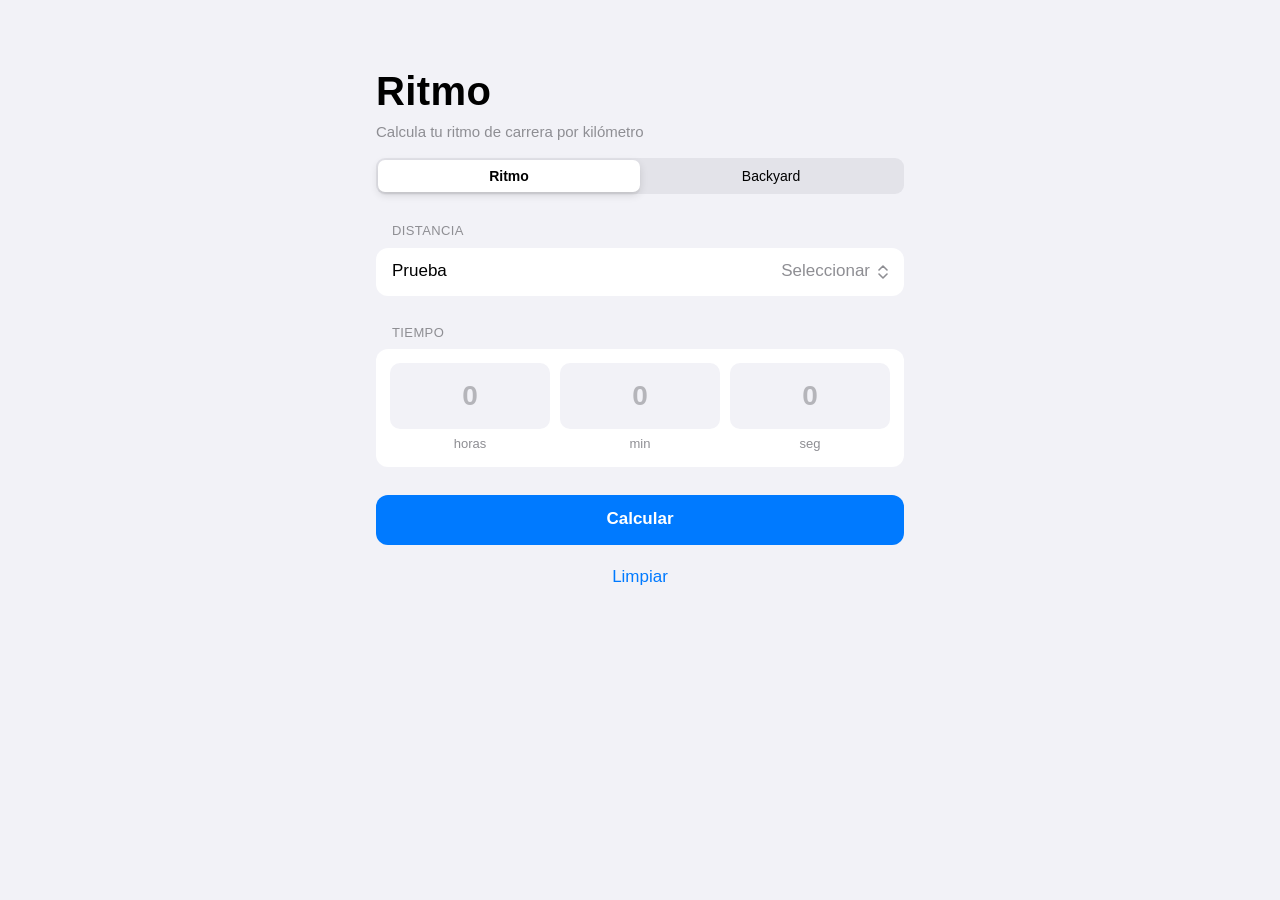
==== index.html @ 35bd1864 "Calculadora de running: ritmo por km y kilómetros de backyard" ====
<!DOCTYPE html>
<!--
  =====================================================================
  Calculadora de Running (Ritmo + Backyard)
  ---------------------------------------------------------------------
  Archivo: index.html
  Descripción: Estructura de la interfaz. Un control segmentado permite
  cambiar entre dos calculadoras:
    1. Ritmo: distancia + tiempo (h, min, s) -> ritmo por km.
    2. Backyard: vueltas de 6.7 km + km extra opcionales -> km totales.
  Cada una tiene su formulario y su tarjeta de resultados.
  Estilos: styles.css   |   Lógica: app.js
  =====================================================================
-->
<html lang="es">
<head>
  <meta charset="UTF-8">
  <!-- viewport-fit=cover permite usar el área segura (notch) en iPhone -->
  <meta name="viewport" content="width=device-width, initial-scale=1, viewport-fit=cover">
  <!-- Permite que la app se comporte como app nativa al agregarla a la pantalla de inicio en iOS -->
  <meta name="apple-mobile-web-app-capable" content="yes">
  <meta name="apple-mobile-web-app-status-bar-style" content="default">
  <meta name="theme-color" content="#f2f2f7" media="(prefers-color-scheme: light)">
  <meta name="theme-color" content="#000000" media="(prefers-color-scheme: dark)">
  <title>Calculadora de Running</title>
  <link rel="stylesheet" href="styles.css">
</head>
<body>
  <main class="app">

    <!-- Encabezado grande al estilo iOS ("Large Title") -->
    <!-- El título y subtítulo cambian según la calculadora activa (app.js) -->
    <header class="app-header">
      <h1 id="app-title">Ritmo</h1>
      <p class="subtitle" id="app-subtitle">Calcula tu ritmo de carrera por kilómetro</p>
    </header>

    <!--
      Control segmentado estilo iOS para cambiar de calculadora.
      data-title / data-subtitle: textos del encabezado para cada vista.
      aria-controls: id de la sección (tabpanel) que muestra cada botón.
    -->
    <div class="segmented" id="calc-switcher" role="tablist" aria-label="Tipo de calculadora" data-active="0">
      <span class="segmented-thumb" aria-hidden="true"></span>
      <button type="button" class="segmented-option" role="tab" id="tab-pace"
              aria-selected="true" aria-controls="pace-view"
              data-title="Ritmo" data-subtitle="Calcula tu ritmo de carrera por kilómetro">Ritmo</button>
      <button type="button" class="segmented-option" role="tab" id="tab-backyard"
              aria-selected="false" aria-controls="backyard-view" tabindex="-1"
              data-title="Backyard" data-subtitle="Calcula los kilómetros totales de tu backyard">Backyard</button>
    </div>

    <!-- =============================================================
         VISTA 1: Calculadora de ritmo
         ============================================================= -->
    <section id="pace-view" class="view" role="tabpanel" aria-labelledby="tab-pace">

    <!-- Formulario principal. novalidate: la validación la hacemos en app.js -->
    <form id="pace-form" novalidate>

      <!-- ===== Sección: Distancia ===== -->
      <h2 class="section-title">Distancia</h2>
      <!-- group--menu: permite que el menú desplegable sobresalga del grupo -->
      <div class="group group--menu">
        <div class="row">
          <span class="row-label" id="distance-label">Prueba</span>

          <!--
            Select nativo OCULTO: es la fuente de verdad del valor (en km).
            app.js lo lee para validar y calcular. Los atributos data-title y
            data-detail alimentan el menú personalizado de abajo.
          -->
          <select id="distance" name="distance" class="visually-hidden" tabindex="-1" aria-hidden="true">
            <option value="" selected disabled>Seleccionar</option>
            <option value="5" data-title="5K" data-detail="5 km">5K</option>
            <option value="10" data-title="10K" data-detail="10 km">10K</option>
            <option value="15" data-title="15K" data-detail="15 km">15K</option>
            <option value="21.0975" data-title="21K" data-detail="Media maratón · 21.0975 km">21K</option>
            <option value="42.195" data-title="Maratón" data-detail="42.195 km">Maratón</option>
            <option value="other" data-title="Otro" data-detail="Distancia personalizada">Otro</option>
          </select>

          <!-- Dropdown personalizado estilo iOS (construido por app.js) -->
          <div class="picker">
            <button type="button" class="picker-button" id="picker-button"
                    aria-haspopup="listbox" aria-expanded="false"
                    aria-labelledby="distance-label picker-text">
              <span class="picker-text is-placeholder" id="picker-text">Seleccionar</span>
              <svg class="picker-chevron" width="10" height="16" viewBox="0 0 10 16" aria-hidden="true">
                <path d="M1 6l4-4 4 4M1 10l4 4 4-4" fill="none" stroke="currentColor"
                      stroke-width="1.6" stroke-linecap="round" stroke-linejoin="round"/>
              </svg>
            </button>
            <!-- Las opciones (<li>) se generan desde el select oculto -->
            <ul class="picker-menu" id="picker-menu" role="listbox"
                aria-labelledby="distance-label" tabindex="-1" hidden></ul>
          </div>
        </div>

        <!-- Campo oculto por defecto: solo se muestra si se elige "Otro" -->
        <label class="row" id="custom-distance-row" for="custom-distance" hidden>
          <span class="row-label">Kilómetros</span>
          <input type="text" id="custom-distance" name="customDistance" class="row-input"
                 inputmode="decimal" placeholder="Ej. 8.5" autocomplete="off" disabled>
        </label>
      </div>

      <!-- ===== Sección: Tiempo ===== -->
      <h2 class="section-title">Tiempo</h2>
      <div class="group time-group">
        <label class="time-field" for="hours">
          <input type="text" id="hours" name="hours" class="numeric-int"
                 inputmode="numeric" maxlength="3" placeholder="0" autocomplete="off">
          <span>horas</span>
        </label>
        <label class="time-field" for="minutes">
          <input type="text" id="minutes" name="minutes" class="numeric-int"
                 inputmode="numeric" maxlength="2" placeholder="0" autocomplete="off">
          <span>min</span>
        </label>
        <label class="time-field" for="seconds">
          <input type="text" id="seconds" name="seconds" class="numeric-int"
                 inputmode="numeric" maxlength="2" placeholder="0" autocomplete="off">
          <span>seg</span>
        </label>
      </div>

      <!-- Botones de acción -->
      <button type="submit" class="btn-primary">Calcular</button>
      <button type="reset" class="btn-plain">Limpiar</button>
    </form>

    <!-- ===== Sección: Resultados (oculta hasta calcular) ===== -->
    <section id="results" class="results" hidden aria-live="polite">
      <h2 class="section-title">Resultado</h2>
      <div class="group">
        <div class="pace-hero">
          <span id="pace-value" class="pace-value">--:--</span>
          <span class="pace-unit">min / km</span>
        </div>
        <div class="row">
          <span class="row-label">Velocidad</span>
          <span id="speed-value" class="row-value">--</span>
        </div>
        <div class="row">
          <span class="row-label">Distancia</span>
          <span id="distance-value" class="row-value">--</span>
        </div>
        <div class="row">
          <span class="row-label">Tiempo total</span>
          <span id="time-value" class="row-value">--</span>
        </div>
      </div>
    </section>

    </section><!-- /#pace-view -->

    <!-- =============================================================
         VISTA 2: Calculadora Backyard
         Total km = vueltas completas × 6.7 km + km extra (opcional)
         ============================================================= -->
    <section id="backyard-view" class="view" role="tabpanel" aria-labelledby="tab-backyard" hidden>

      <form id="backyard-form" novalidate>

        <!-- ===== Sección: Vueltas ===== -->
        <h2 class="section-title">Vueltas</h2>
        <div class="group">
          <label class="row" for="laps">
            <span class="row-label">Vueltas completas</span>
            <input type="text" id="laps" name="laps" class="row-input"
                   inputmode="numeric" maxlength="4" placeholder="0" autocomplete="off">
          </label>
          <!-- Dato fijo informativo: distancia de cada vuelta -->
          <div class="row">
            <span class="row-label">Distancia por vuelta</span>
            <span class="row-value">6.7 km</span>
          </div>
        </div>

        <!-- ===== Sección: Km extra (opcional) ===== -->
        <h2 class="section-title">Kilómetros extra</h2>
        <div class="group">
          <!-- Interruptor estilo iOS: habilita / deshabilita el campo de km extra -->
          <label class="row" for="extra-toggle">
            <span class="row-label">Vuelta incompleta</span>
            <input type="checkbox" id="extra-toggle" name="extraToggle" class="switch" role="switch">
          </label>
          <!-- Oculto y deshabilitado hasta activar el interruptor -->
          <label class="row" id="extra-row" for="extra-km" hidden>
            <span class="row-label">Km extra</span>
            <input type="text" id="extra-km" name="extraKm" class="row-input"
                   inputmode="decimal" placeholder="Ej. 3.2" autocomplete="off" disabled>
          </label>
        </div>
        <p class="group-footer">Actívalo si recorriste kilómetros sin completar la última vuelta.</p>

        <!-- Botones de acción -->
        <button type="submit" class="btn-primary">Calcular</button>
        <button type="reset" class="btn-plain">Limpiar</button>
      </form>

      <!-- ===== Resultado Backyard (oculto hasta calcular) ===== -->
      <section id="backyard-results" class="results" hidden aria-live="polite">
        <h2 class="section-title">Resultado</h2>
        <div class="group">
          <!-- Reutiliza el bloque grande del resultado de ritmo -->
          <div class="pace-hero">
            <span id="backyard-total" class="pace-value">--</span>
            <span class="pace-unit">km totales</span>
          </div>
          <div class="row">
            <span class="row-label">Vueltas</span>
            <span id="backyard-laps-value" class="row-value">--</span>
          </div>
          <div class="row">
            <span class="row-label">Km en vueltas</span>
            <span id="backyard-laps-km" class="row-value">--</span>
          </div>
          <div class="row">
            <span class="row-label">Km extra</span>
            <span id="backyard-extra-value" class="row-value">--</span>
          </div>
        </div>
      </section>

    </section><!-- /#backyard-view -->

  </main>

  <script src="app.js"></script>
</body>
</html>
---- styles.css ----
/*
  =====================================================================
  Archivo: styles.css
  Descripción: Estilos minimalistas inspirados en iOS (listas agrupadas,
  "Large Title", control segmentado, interruptores, menús, tipografía
  del sistema). Compartidos por ambas calculadoras. Soporta modo claro/oscuro y
  es responsivo para teléfonos, tablets (iPadOS) y escritorio.
  =====================================================================
*/

/* ---------- 1. Variables de diseño (modo claro) ---------- */
:root {
  --bg: #f2f2f7;              /* Fondo agrupado de iOS */
  --surface: #ffffff;         /* Fondo de las tarjetas/grupos */
  --text: #000000;            /* Texto principal */
  --text-secondary: #8e8e93;  /* Texto secundario (gris iOS) */
  --separator: #c6c6c8;       /* Líneas divisorias */
  --accent: #007aff;          /* Azul del sistema iOS */
  --accent-pressed: #0062cc;
  --field-bg: #f2f2f7;        /* Fondo de los campos de tiempo */
  --menu-bg: rgba(255, 255, 255, 0.82);      /* Fondo translúcido del menú */
  --menu-highlight: rgba(120, 120, 128, 0.16); /* Opción resaltada */
  --segmented-bg: rgba(118, 118, 128, 0.12);   /* Fondo del control segmentado */
  --segmented-thumb: #ffffff;                  /* Pastilla del segmento activo */
  --switch-off: #e9e9ea;      /* Interruptor apagado */
  --switch-on: #34c759;       /* Interruptor encendido (verde iOS) */
  --radius: 12px;
  --font: -apple-system, BlinkMacSystemFont, "SF Pro Text", "Segoe UI",
          Roboto, "Helvetica Neue", Arial, sans-serif;
}

/* ---------- 2. Modo oscuro automático ---------- */
@media (prefers-color-scheme: dark) {
  :root {
    --bg: #000000;
    --surface: #1c1c1e;
    --text: #ffffff;
    --text-secondary: #8e8e93;
    --separator: #38383a;
    --accent: #0a84ff;
    --accent-pressed: #409cff;
    --field-bg: #2c2c2e;
    --menu-bg: rgba(44, 44, 46, 0.85);
    --menu-highlight: rgba(255, 255, 255, 0.10);
    --segmented-bg: rgba(118, 118, 128, 0.24);
    --segmented-thumb: #636366;
    --switch-off: #39393d;
    --switch-on: #30d158;
  }
}

/* ---------- 3. Base ---------- */
*,
*::before,
*::after {
  box-sizing: border-box;
}

html {
  -webkit-text-size-adjust: 100%;   /* Evita que iOS agrande texto al rotar */
}

body {
  margin: 0;
  background: var(--bg);
  color: var(--text);
  font-family: var(--font);
  font-size: 17px;                  /* Tamaño de cuerpo estándar en iOS */
  line-height: 1.35;
  -webkit-font-smoothing: antialiased;
  -webkit-tap-highlight-color: transparent; /* Quita el destello gris al tocar */
}

/* Contenedor central: respeta el área segura (notch / barra de inicio) */
.app {
  max-width: 560px;
  margin: 0 auto;
  padding:
    calc(24px + env(safe-area-inset-top))
    calc(16px + env(safe-area-inset-right))
    calc(32px + env(safe-area-inset-bottom))
    calc(16px + env(safe-area-inset-left));
}

/* ---------- 4. Encabezado ---------- */
.app-header h1 {
  margin: 0;
  font-size: 34px;          /* "Large Title" de iOS */
  font-weight: 700;
  letter-spacing: 0.01em;
}

.subtitle {
  margin: 4px 0 8px;
  color: var(--text-secondary);
  font-size: 15px;
}

/* Títulos de sección en mayúsculas pequeñas, como en Ajustes de iOS */
.section-title {
  margin: 28px 16px 8px;
  font-size: 13px;
  font-weight: 400;
  text-transform: uppercase;
  letter-spacing: 0.03em;
  color: var(--text-secondary);
}

/* ---------- 4.1 Control segmentado (cambio de calculadora) ---------- */
.segmented {
  position: relative;
  display: grid;
  grid-template-columns: 1fr 1fr;
  margin-top: 16px;
  padding: 2px;
  background: var(--segmented-bg);
  border-radius: 9px;
}

/* Pastilla blanca que se desliza bajo el segmento activo */
.segmented-thumb {
  position: absolute;
  top: 2px;
  bottom: 2px;
  left: 2px;
  width: calc(50% - 2px);
  background: var(--segmented-thumb);
  border-radius: 7px;
  box-shadow: 0 3px 8px rgba(0, 0, 0, 0.12), 0 3px 1px rgba(0, 0, 0, 0.04);
  transition: transform 0.25s cubic-bezier(0.3, 0.7, 0.4, 1);
}

/* data-active="1" (segundo segmento) desplaza la pastilla a la derecha */
.segmented[data-active="1"] .segmented-thumb {
  transform: translateX(100%);
}

.segmented-option {
  position: relative;       /* queda por encima de la pastilla */
  z-index: 1;
  min-height: 32px;
  padding: 6px 8px;
  font: inherit;
  font-size: 14px;
  font-weight: 500;
  color: var(--text);
  background: none;
  border: none;
  border-radius: 7px;
  cursor: pointer;
  touch-action: manipulation;
}

.segmented-option[aria-selected="true"] {
  font-weight: 600;
}

.segmented-option:focus-visible {
  outline: 2px solid var(--accent);
  outline-offset: 1px;
}

/* Animación suave al mostrar una vista */
.view {
  animation: fade-in 0.2s ease;
}

/* ---------- 5. Grupos (listas agrupadas) ---------- */
.group {
  background: var(--surface);
  border-radius: var(--radius);
  overflow: hidden;
}

/* Fila de lista: etiqueta a la izquierda, control/valor a la derecha */
.row {
  display: flex;
  align-items: center;
  justify-content: space-between;
  gap: 12px;
  min-height: 48px;
  padding: 0 16px;
  position: relative;
}

/* Separador entre filas (no ocupa todo el ancho, igual que iOS) */
.row + .row::before {
  content: "";
  position: absolute;
  top: 0;
  left: 16px;
  right: 0;
  height: 0.5px;
  background: var(--separator);
}

.row[hidden] {
  display: none;
}

.row-label {
  flex-shrink: 0;
}

.row-value {
  color: var(--text-secondary);
  font-variant-numeric: tabular-nums;
  text-align: right;
}

/* Nota explicativa debajo de un grupo (como los pies de sección de iOS) */
.group-footer {
  margin: 8px 16px 0;
  font-size: 13px;
  color: var(--text-secondary);
}

/* ---------- 6. Controles ---------- */
select,
input {
  font: inherit;
  color: inherit;
  background: transparent;
  border: none;
  outline: none;
}

/* Oculta visualmente un elemento sin quitarlo del formulario */
.visually-hidden {
  position: absolute !important;
  width: 1px;
  height: 1px;
  margin: -1px;
  padding: 0;
  overflow: hidden;
  clip: rect(0 0 0 0);
  white-space: nowrap;
  border: 0;
}

/* ---------- 6.1 Dropdown personalizado (estilo menú iOS) ---------- */

/* El grupo de distancia no recorta su contenido para que el menú sobresalga */
.group--menu {
  overflow: visible;
}

.picker {
  position: relative;
  flex: 1;
  min-width: 0;
  display: flex;
  justify-content: flex-end;
}

/* Botón que muestra la opción elegida + flecha ↕ */
.picker-button {
  display: inline-flex;
  align-items: center;
  gap: 8px;
  max-width: 100%;
  min-height: 48px;
  padding: 0;
  font: inherit;
  color: var(--text);
  background: none;
  border: none;
  cursor: pointer;
  touch-action: manipulation;
}

.picker-text {
  overflow: hidden;
  text-overflow: ellipsis;
  white-space: nowrap;
  font-weight: 500;
}

/* Texto "Seleccionar" cuando aún no hay elección */
.picker-text.is-placeholder {
  color: var(--text-secondary);
  font-weight: 400;
}

.picker-chevron {
  flex-shrink: 0;
  color: var(--text-secondary);
}

.picker-button:active .picker-text {
  opacity: 0.5;
}

.picker-button:focus-visible {
  outline: 2px solid var(--accent);
  outline-offset: 2px;
  border-radius: 6px;
}

/* Menú flotante: fondo translúcido con desenfoque, como los menús de iOS */
.picker-menu {
  position: absolute;
  top: calc(100% - 4px);
  right: -8px;
  z-index: 10;
  width: 270px;
  max-width: calc(100vw - 32px);
  max-height: 60vh;
  overflow-y: auto;
  margin: 0;
  padding: 0;
  list-style: none;
  background: var(--menu-bg);
  -webkit-backdrop-filter: blur(24px) saturate(180%);
  backdrop-filter: blur(24px) saturate(180%);
  border-radius: 14px;
  box-shadow:
    0 0 0 0.5px var(--separator),
    0 12px 40px rgba(0, 0, 0, 0.18);
  transform-origin: top right;
  animation: menu-in 0.18s cubic-bezier(0.2, 0.9, 0.3, 1.2);
}

.picker-menu[hidden] {
  display: none;
}

/* Cada opción: check a la izquierda, título y detalle en dos líneas */
.picker-option {
  display: grid;
  grid-template-columns: 22px 1fr;
  align-items: center;
  column-gap: 6px;
  padding: 10px 16px 10px 10px;
  min-height: 52px;
  cursor: pointer;
  position: relative;
  outline: none;
  user-select: none;
  -webkit-user-select: none;
}

/* Separador fino entre opciones */
.picker-option + .picker-option::before {
  content: "";
  position: absolute;
  top: 0;
  left: 38px;
  right: 0;
  height: 0.5px;
  background: var(--separator);
}

.picker-check {
  grid-row: span 2;
  color: var(--accent);
  visibility: hidden;
}

.picker-option[aria-selected="true"] .picker-check {
  visibility: visible;
}

.picker-option-title {
  font-size: 17px;
  font-weight: 500;
  color: var(--text);
}

.picker-option-detail {
  font-size: 13px;
  color: var(--text-secondary);
  font-variant-numeric: tabular-nums;
}

/* Opción resaltada (hover, teclado o toque) */
.picker-option:hover,
.picker-option:focus,
.picker-option:active {
  background: var(--menu-highlight);
}

@keyframes menu-in {
  from { opacity: 0; transform: scale(0.85); }
  to   { opacity: 1; transform: none; }
}

@media (prefers-reduced-motion: reduce) {
  .picker-menu { animation: none; }
}

/* Campo de texto dentro de una fila: alineado a la derecha, sin bordes
   (km de "Otro", vueltas y km extra del Backyard) */
.row-input {
  flex: 1;
  min-width: 0;
  text-align: right;
  padding: 12px 0;
  font-variant-numeric: tabular-nums;
}

.row-input:focus {
  color: var(--accent);
}

/* ---------- 6.2 Interruptor (switch) estilo iOS ---------- */
.switch {
  appearance: none;
  -webkit-appearance: none;
  position: relative;
  flex-shrink: 0;
  width: 51px;
  height: 31px;
  margin: 0;
  border-radius: 16px;
  background: var(--switch-off);
  cursor: pointer;
  transition: background 0.2s ease;
}

/* Círculo blanco que se desliza */
.switch::before {
  content: "";
  position: absolute;
  top: 2px;
  left: 2px;
  width: 27px;
  height: 27px;
  border-radius: 50%;
  background: #ffffff;
  box-shadow: 0 3px 8px rgba(0, 0, 0, 0.15), 0 1px 1px rgba(0, 0, 0, 0.16);
  transition: transform 0.25s cubic-bezier(0.3, 0.7, 0.4, 1);
}

.switch:checked {
  background: var(--switch-on);
}

.switch:checked::before {
  transform: translateX(20px);
}

.switch:focus-visible {
  outline: 2px solid var(--accent);
  outline-offset: 2px;
}

input::placeholder {
  color: var(--text-secondary);
  opacity: 0.6;
}

/* ---------- 7. Campos de tiempo (h / min / s) ---------- */
.time-group {
  display: grid;
  grid-template-columns: repeat(3, 1fr);
  gap: 10px;
  padding: 14px;
}

.time-field {
  display: flex;
  flex-direction: column;
  align-items: center;
  gap: 6px;
  cursor: text;
}

.time-field input {
  width: 100%;
  background: var(--field-bg);
  border-radius: 10px;
  padding: 14px 4px;
  text-align: center;
  font-size: 28px;
  font-weight: 600;
  font-variant-numeric: tabular-nums;
  transition: box-shadow 0.15s ease;
}

.time-field input:focus {
  box-shadow: 0 0 0 2px var(--accent);
}

.time-field span {
  font-size: 13px;
  color: var(--text-secondary);
}

/* ---------- 8. Botones ---------- */
.btn-primary,
.btn-plain {
  display: block;
  width: 100%;
  font: inherit;
  font-weight: 600;
  border: none;
  border-radius: var(--radius);
  cursor: pointer;
  min-height: 50px;
  touch-action: manipulation;   /* Evita el zoom por doble toque */
}

.btn-primary {
  margin-top: 28px;
  background: var(--accent);
  color: #fff;
  transition: background 0.15s ease, transform 0.1s ease;
}

.btn-primary:active {
  background: var(--accent-pressed);
  transform: scale(0.98);
}

.btn-plain {
  margin-top: 8px;
  background: transparent;
  color: var(--accent);
  font-weight: 400;
}

.btn-plain:active {
  opacity: 0.5;
}

.btn-primary:focus-visible,
.btn-plain:focus-visible {
  outline: 2px solid var(--accent);
  outline-offset: 2px;
}

/* ---------- 9. Resultados ---------- */
.results {
  animation: fade-in 0.25s ease;
}

.pace-hero {
  display: flex;
  flex-direction: column;
  align-items: center;
  padding: 24px 16px 20px;
}

.pace-value {
  font-size: 56px;
  font-weight: 700;
  letter-spacing: -0.02em;
  font-variant-numeric: tabular-nums;
  color: var(--accent);
  line-height: 1;
}

.pace-unit {
  margin-top: 6px;
  font-size: 15px;
  color: var(--text-secondary);
}

/* El separador también aparece entre el bloque grande y la primera fila */
.pace-hero + .row::before {
  content: "";
  position: absolute;
  top: 0;
  left: 16px;
  right: 0;
  height: 0.5px;
  background: var(--separator);
}

@keyframes fade-in {
  from { opacity: 0; transform: translateY(6px); }
  to   { opacity: 1; transform: none; }
}

@media (prefers-reduced-motion: reduce) {
  .results,
  .view { animation: none; }
  .segmented-thumb,
  .switch,
  .switch::before { transition: none; }
}

/* ---------- 10. Responsivo ---------- */

/* Teléfonos pequeños (iPhone SE, Android compactos) */
@media (max-width: 360px) {
  .app-header h1 { font-size: 30px; }
  .time-field input { font-size: 24px; padding: 12px 2px; }
  .pace-value { font-size: 46px; }
}

/* Tablets (iPad) y escritorio: más aire y tarjeta centrada */
@media (min-width: 768px) {
  .app {
    padding-top: calc(64px + env(safe-area-inset-top));
  }
  .app-header h1 { font-size: 40px; }
  .pace-value { font-size: 64px; }
}

/* Dispositivos con puntero (ratón): efectos hover */
@media (hover: hover) {
  .btn-primary:hover { background: var(--accent-pressed); }
  .btn-plain:hover { opacity: 0.75; }
}
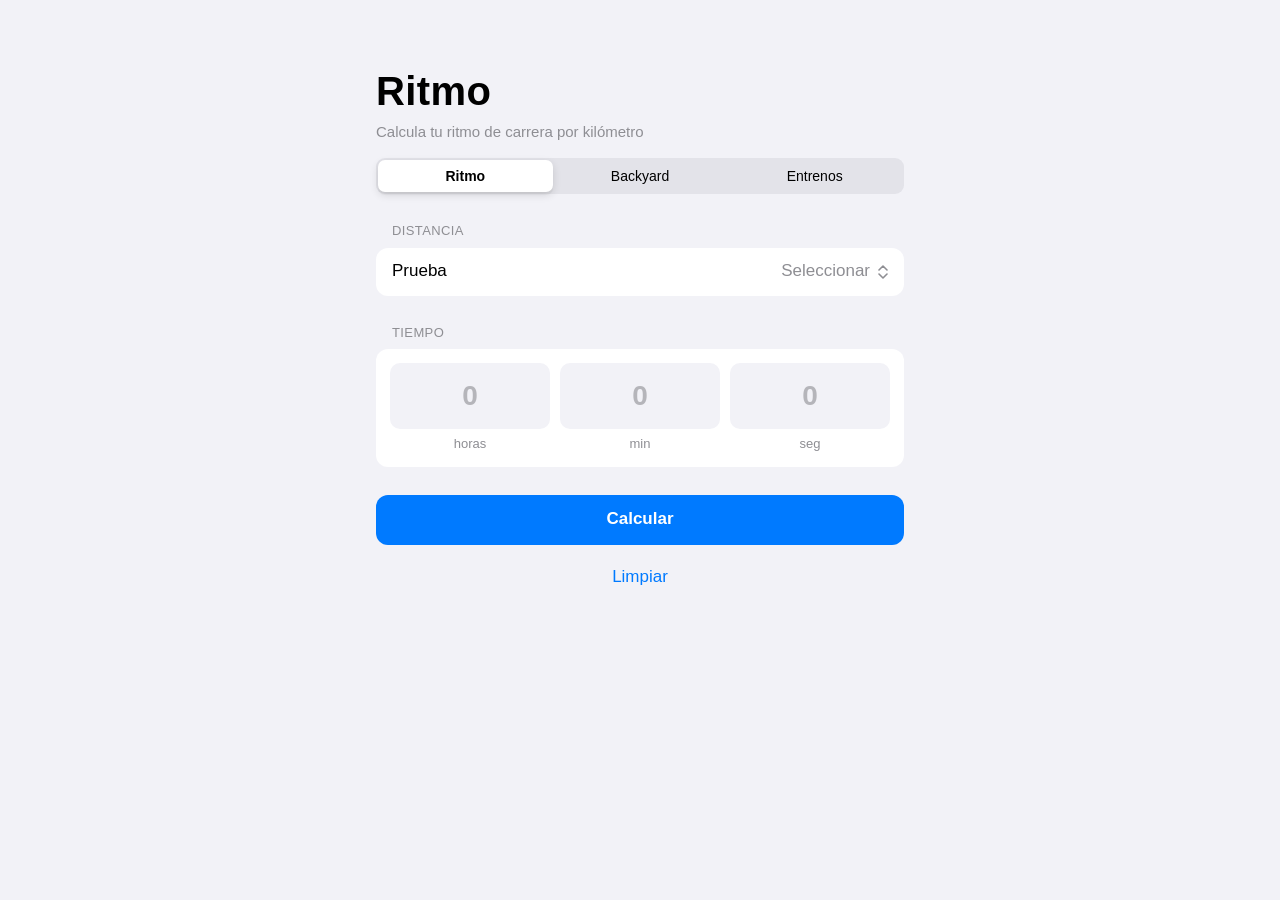
==== commit 44001dba: "Dashboard de entrenamientos: importación de archivos GPX de Strava Nueva sección "Entrenos" (tercera" ====
--- a/index.html
+++ b/index.html
@@ -1,14 +1,15 @@
 <!DOCTYPE html>
 <!--
   =====================================================================
-  Calculadora de Running (Ritmo + Backyard)
+  Calculadora de Running (Ritmo + Backyard + Entrenos)
   ---------------------------------------------------------------------
   Archivo: index.html
   Descripción: Estructura de la interfaz. Un control segmentado permite
-  cambiar entre dos calculadoras:
+  cambiar entre tres secciones:
     1. Ritmo: distancia + tiempo (h, min, s) -> ritmo por km.
     2. Backyard: vueltas de 6.7 km + km extra opcionales -> km totales.
-  Cada una tiene su formulario y su tarjeta de resultados.
+    3. Entrenos: dashboard de actividades importadas desde archivos GPX
+       (Strava). El detalle de cada una se abre en detalle.html.
   Estilos: styles.css   |   Lógica: app.js
   =====================================================================
 -->
@@ -40,14 +41,24 @@
       data-title / data-subtitle: textos del encabezado para cada vista.
       aria-controls: id de la sección (tabpanel) que muestra cada botón.
     -->
-    <div class="segmented" id="calc-switcher" role="tablist" aria-label="Tipo de calculadora" data-active="0">
+    <!--
+      --count: número de segmentos (ancho de la pastilla deslizante).
+      data-hash: se refleja en la URL (#ritmo, #backyard, #entrenos) para
+      poder abrir directamente una sección.
+      data-wide: la vista usa el ancho de dashboard (tablet / escritorio).
+    -->
+    <div class="segmented" id="calc-switcher" role="tablist" aria-label="Sección" style="--count: 3">
       <span class="segmented-thumb" aria-hidden="true"></span>
       <button type="button" class="segmented-option" role="tab" id="tab-pace"
-              aria-selected="true" aria-controls="pace-view"
+              aria-selected="true" aria-controls="pace-view" data-hash="ritmo"
               data-title="Ritmo" data-subtitle="Calcula tu ritmo de carrera por kilómetro">Ritmo</button>
       <button type="button" class="segmented-option" role="tab" id="tab-backyard"
-              aria-selected="false" aria-controls="backyard-view" tabindex="-1"
+              aria-selected="false" aria-controls="backyard-view" tabindex="-1" data-hash="backyard"
               data-title="Backyard" data-subtitle="Calcula los kilómetros totales de tu backyard">Backyard</button>
+      <button type="button" class="segmented-option" role="tab" id="tab-training"
+              aria-selected="false" aria-controls="training-view" tabindex="-1" data-hash="entrenos"
+              data-wide="true"
+              data-title="Entrenos" data-subtitle="Importa tus actividades GPX de Strava y analízalas">Entrenos</button>
     </div>
 
     <!-- =============================================================
@@ -226,8 +237,101 @@
 
     </section><!-- /#backyard-view -->
 
+    <!-- =============================================================
+         VISTA 3: Dashboard de entrenamientos (archivos GPX)
+         Lógica: dashboard.js | Lectura GPX: gpx.js
+         Almacenamiento: storage.js | Gráficas: charts.js
+         ============================================================= -->
+    <section id="training-view" class="view" role="tabpanel" aria-labelledby="tab-training" hidden>
+      <div class="dash">
+
+        <!-- ===== Columna lateral: importar ===== -->
+        <aside class="dash-side">
+          <h2 class="section-title">Importar</h2>
+          <!-- Tarjeta de importación: también acepta arrastrar y soltar archivos -->
+          <div class="group import-card" id="drop-zone">
+            <span class="import-icon" aria-hidden="true">
+              <svg width="26" height="26" viewBox="0 0 24 24" fill="none" stroke="currentColor"
+                   stroke-width="2" stroke-linecap="round" stroke-linejoin="round">
+                <path d="M12 15V3M7 8l5-5 5 5M5 14v4a2 2 0 0 0 2 2h10a2 2 0 0 0 2-2v-4"/>
+              </svg>
+            </span>
+            <p class="import-text">Importa tus actividades de Strava en formato <strong>GPX</strong>.</p>
+            <!-- Input de archivo oculto; el botón lo abre (multiple = varios a la vez) -->
+            <input type="file" id="gpx-input" accept=".gpx,application/gpx+xml" multiple hidden>
+            <button type="button" class="btn-primary btn-import" id="import-button">
+              <span id="import-label">Importar entrenamiento</span>
+            </button>
+            <p class="import-hint">o arrastra los archivos aquí</p>
+          </div>
+          <p class="group-footer">
+            En Strava: abre la actividad → menú <strong>⋯</strong> → <strong>Exportar GPX</strong>.
+            Los datos se guardan solo en este navegador.
+          </p>
+        </aside>
+
+        <!-- ===== Columna principal ===== -->
+        <div class="dash-main">
+
+          <!-- Filtros: afectan al resumen, la lista y la gráfica -->
+          <div class="filters" id="dash-filters" hidden>
+            <div class="chip-row" id="year-chips" role="group" aria-label="Filtrar por año"></div>
+            <div class="chip-row" id="sport-chips" role="group" aria-label="Filtrar por actividad"></div>
+          </div>
+
+          <!-- Resumen: km sumados de los entrenamientos -->
+          <h2 class="section-title">Resumen</h2>
+          <div class="group">
+            <div class="summary-hero">
+              <span class="hero-value" id="total-km">0.0</span>
+              <span class="hero-caption" id="total-caption">km</span>
+            </div>
+            <div class="summary-stats">
+              <div class="summary-stat">
+                <span class="summary-label">Entrenamientos</span>
+                <span class="summary-value" id="stat-count">0</span>
+              </div>
+              <div class="summary-stat">
+                <span class="summary-label">Tiempo en movimiento</span>
+                <span class="summary-value" id="stat-time">0 min</span>
+              </div>
+              <div class="summary-stat">
+                <span class="summary-label" id="stat-pace-label">Ritmo medio</span>
+                <span class="summary-value" id="stat-pace">—</span>
+              </div>
+              <div class="summary-stat">
+                <span class="summary-label">Desnivel positivo</span>
+                <span class="summary-value" id="stat-elev">0 m</span>
+              </div>
+            </div>
+          </div>
+          <p class="group-footer" id="all-time"></p>
+
+          <!-- Lista de entrenamientos importados -->
+          <h2 class="section-title">Entrenamientos</h2>
+          <div class="group">
+            <ul class="workout-list" id="workout-list"></ul>
+          </div>
+          <button type="button" class="btn-plain" id="list-more" hidden>Mostrar todos</button>
+
+          <!-- Gráfica mensual de km -->
+          <h2 class="section-title" id="chart-title">Km por mes</h2>
+          <div class="group chart-card">
+            <div class="chart" id="monthly-chart"></div>
+          </div>
+          <p class="group-footer">Pasa el cursor o toca una barra para ver los km de ese mes.</p>
+
+        </div>
+      </div>
+    </section><!-- /#training-view -->
+
   </main>
 
+  <!-- Orden de carga: utilidades compartidas -> lógica de cada sección -->
+  <script src="gpx.js"></script>
+  <script src="storage.js"></script>
+  <script src="charts.js"></script>
   <script src="app.js"></script>
+  <script src="dashboard.js"></script>
 </body>
 </html>
--- a/styles.css
+++ b/styles.css
@@ -3,7 +3,9 @@
   Archivo: styles.css
   Descripción: Estilos minimalistas inspirados en iOS (listas agrupadas,
   "Large Title", control segmentado, interruptores, menús, tipografía
-  del sistema). Compartidos por ambas calculadoras. Soporta modo claro/oscuro y
+  del sistema). Compartidos por las calculadoras, el dashboard de
+  entrenamientos (secciones 11-12) y la página de detalle (sección 13).
+  Soporta modo claro/oscuro y
   es responsivo para teléfonos, tablets (iPadOS) y escritorio.
   =====================================================================
 */
@@ -24,6 +26,10 @@
   --segmented-thumb: #ffffff;                  /* Pastilla del segmento activo */
   --switch-off: #e9e9ea;      /* Interruptor apagado */
   --switch-on: #34c759;       /* Interruptor encendido (verde iOS) */
+  --danger: #ff3b30;          /* Rojo iOS: eliminar, fin de ruta */
+  --series-elev: #8e8e93;     /* Gráfica de altitud */
+  --series-hr: #ff3b30;       /* Gráfica de frecuencia cardiaca */
+  --series-cad: #af52de;      /* Gráfica de cadencia */
   --radius: 12px;
   --font: -apple-system, BlinkMacSystemFont, "SF Pro Text", "Segoe UI",
           Roboto, "Helvetica Neue", Arial, sans-serif;
@@ -46,6 +52,10 @@
     --segmented-thumb: #636366;
     --switch-off: #39393d;
     --switch-on: #30d158;
+    --danger: #ff453a;
+    --series-elev: #98989d;
+    --series-hr: #ff453a;
+    --series-cad: #bf5af2;
   }
 }
 
@@ -58,6 +68,11 @@
 
 html {
   -webkit-text-size-adjust: 100%;   /* Evita que iOS agrande texto al rotar */
+}
+
+/* El atributo hidden siempre oculta, aunque el elemento tenga display propio */
+[hidden] {
+  display: none !important;
 }
 
 body {
@@ -107,10 +122,12 @@
 }
 
 /* ---------- 4.1 Control segmentado (cambio de calculadora) ---------- */
+/* --count (en el HTML) = número de segmentos; --active (JS) = segmento activo */
 .segmented {
   position: relative;
   display: grid;
-  grid-template-columns: 1fr 1fr;
+  grid-template-columns: repeat(var(--count, 2), 1fr);
+  max-width: 528px;
   margin-top: 16px;
   padding: 2px;
   background: var(--segmented-bg);
@@ -123,16 +140,13 @@
   top: 2px;
   bottom: 2px;
   left: 2px;
-  width: calc(50% - 2px);
+  width: calc((100% - 4px) / var(--count, 2));
   background: var(--segmented-thumb);
   border-radius: 7px;
   box-shadow: 0 3px 8px rgba(0, 0, 0, 0.12), 0 3px 1px rgba(0, 0, 0, 0.04);
+  /* Se desplaza un ancho de segmento por cada posición */
+  transform: translateX(calc(var(--active, 0) * 100%));
   transition: transform 0.25s cubic-bezier(0.3, 0.7, 0.4, 1);
-}
-
-/* data-active="1" (segundo segmento) desplaza la pastilla a la derecha */
-.segmented[data-active="1"] .segmented-thumb {
-  transform: translateX(100%);
 }
 
 .segmented-option {
@@ -604,3 +618,687 @@
   .btn-primary:hover { background: var(--accent-pressed); }
   .btn-plain:hover { opacity: 0.75; }
 }
+
+/* =====================================================================
+   11. Dashboard de entrenamientos (sección "Entrenos")
+   ===================================================================== */
+
+/* El dashboard usa más ancho en tablet y escritorio */
+.app.app--wide {
+  max-width: 1100px;
+}
+
+/* Móvil: una columna. Escritorio: lateral (importar) + columna principal */
+.dash {
+  display: grid;
+  grid-template-columns: minmax(0, 1fr);
+}
+
+@media (min-width: 900px) {
+  .dash {
+    grid-template-columns: 300px minmax(0, 1fr);
+    column-gap: 28px;
+    align-items: start;
+  }
+  .dash-side {
+    position: sticky;
+    top: 16px;
+  }
+}
+
+/* ---------- 11.1 Tarjeta de importación ---------- */
+.import-card {
+  display: flex;
+  flex-direction: column;
+  align-items: center;
+  gap: 12px;
+  padding: 24px 16px 18px;
+  text-align: center;
+  outline: 2px dashed transparent;
+  outline-offset: -8px;
+  transition: outline-color 0.15s ease, background 0.15s ease;
+}
+
+/* Resaltado al arrastrar archivos encima */
+.import-card.is-dragover {
+  outline-color: var(--accent);
+  background: var(--menu-highlight);
+}
+
+.import-icon {
+  display: grid;
+  place-items: center;
+  width: 56px;
+  height: 56px;
+  border-radius: 16px;
+  background: var(--field-bg);
+  color: var(--accent);
+}
+
+.import-text {
+  margin: 0;
+  font-size: 15px;
+}
+
+.import-hint {
+  margin: 0;
+  font-size: 13px;
+  color: var(--text-secondary);
+}
+
+.btn-primary.btn-import {
+  margin-top: 4px;
+}
+
+.btn-primary:disabled {
+  opacity: 0.6;
+  cursor: progress;
+}
+
+/* ---------- 11.2 Filtros (chips) ---------- */
+/* Una sola fila; si no cabe, se desliza en horizontal (como en iOS) */
+.filters {
+  display: flex;
+  gap: 16px;
+  margin: 28px -16px 0;          /* llega al borde de la pantalla al deslizar */
+  padding: 2px 16px;
+  overflow-x: auto;
+  scrollbar-width: none;         /* oculta la barra de desplazamiento */
+  -webkit-overflow-scrolling: touch;
+}
+
+.filters::-webkit-scrollbar {
+  display: none;
+}
+
+.chip-row {
+  display: flex;
+  flex-shrink: 0;
+  gap: 6px;
+}
+
+/* Línea divisoria entre el grupo de años y el de actividades */
+.chip-row + .chip-row {
+  padding-left: 16px;
+  border-left: 1px solid var(--separator);
+}
+
+.chip {
+  flex-shrink: 0;
+  min-height: 32px;
+  padding: 6px 14px;
+  font: inherit;
+  font-size: 14px;
+  font-weight: 500;
+  color: var(--text);
+  white-space: nowrap;
+  background: var(--segmented-bg);
+  border: none;
+  border-radius: 999px;
+  cursor: pointer;
+  touch-action: manipulation;
+  transition: background 0.15s ease, color 0.15s ease;
+}
+
+.chip[aria-pressed="true"] {
+  background: var(--accent);
+  color: #fff;
+  font-weight: 600;
+}
+
+.chip:focus-visible {
+  outline: 2px solid var(--accent);
+  outline-offset: 2px;
+}
+
+/* ---------- 11.3 Resumen ---------- */
+.summary-hero {
+  display: flex;
+  flex-direction: column;
+  align-items: center;
+  padding: 24px 16px 20px;
+}
+
+/* Número principal del dashboard (cifras proporcionales en tamaño grande) */
+.hero-value {
+  font-size: 56px;
+  font-weight: 700;
+  letter-spacing: -0.02em;
+  line-height: 1;
+  color: var(--accent);
+}
+
+.hero-caption {
+  margin-top: 6px;
+  font-size: 15px;
+  color: var(--text-secondary);
+}
+
+.summary-stats {
+  display: grid;
+  grid-template-columns: repeat(2, minmax(0, 1fr));
+  border-top: 0.5px solid var(--separator);
+}
+
+.summary-stat {
+  display: flex;
+  flex-direction: column;
+  gap: 2px;
+  padding: 12px 16px;
+}
+
+.summary-label {
+  font-size: 13px;
+  color: var(--text-secondary);
+}
+
+.summary-value {
+  font-size: 20px;
+  font-weight: 600;
+}
+
+@media (min-width: 600px) {
+  .summary-stats {
+    grid-template-columns: repeat(4, minmax(0, 1fr));
+  }
+}
+
+/* ---------- 11.4 Lista de entrenamientos ---------- */
+.workout-list {
+  margin: 0;
+  padding: 0;
+  list-style: none;
+}
+
+.workout-row {
+  position: relative;
+  display: grid;
+  grid-template-columns: 40px minmax(0, 1fr) auto;
+  align-items: center;
+  gap: 12px;
+  min-height: 64px;
+  padding: 10px 16px;
+}
+
+/* Separador que empieza después del icono, como en iOS */
+.workout-row + .workout-row::before {
+  content: "";
+  position: absolute;
+  top: 0;
+  left: 68px;
+  right: 0;
+  height: 0.5px;
+  background: var(--separator);
+}
+
+.workout-icon {
+  display: grid;
+  place-items: center;
+  width: 40px;
+  height: 40px;
+  border-radius: 10px;
+  background: var(--field-bg);
+  font-size: 20px;
+}
+
+.workout-info {
+  min-width: 0;
+}
+
+.workout-name,
+.workout-meta {
+  display: block;
+  overflow: hidden;
+  text-overflow: ellipsis;
+  white-space: nowrap;
+}
+
+.workout-name {
+  font-weight: 600;
+}
+
+.workout-meta {
+  font-size: 13px;
+  color: var(--text-secondary);
+}
+
+.workout-side {
+  display: flex;
+  flex-direction: column;
+  align-items: flex-end;
+  gap: 2px;
+}
+
+.workout-km {
+  font-weight: 600;
+  font-variant-numeric: tabular-nums;
+}
+
+.workout-km small {
+  font-size: 13px;
+  font-weight: 400;
+  color: var(--text-secondary);
+}
+
+.workout-detail {
+  padding: 2px 0;
+  font-size: 14px;
+  color: var(--accent);
+  text-decoration: none;
+  white-space: nowrap;
+}
+
+.workout-detail:active {
+  opacity: 0.5;
+}
+
+.workout-detail:focus-visible {
+  outline: 2px solid var(--accent);
+  outline-offset: 2px;
+  border-radius: 4px;
+}
+
+.list-empty,
+.empty-state {
+  padding: 28px 20px;
+  text-align: center;
+  font-size: 15px;
+  color: var(--text-secondary);
+}
+
+.empty-state {
+  margin-top: 28px;
+}
+
+/* =====================================================================
+   12. Gráficas (charts.js)
+   ===================================================================== */
+.chart-card {
+  padding: 12px 8px 8px;
+}
+
+.chart {
+  position: relative;
+  touch-action: pan-y;           /* permite desplazar la página en vertical */
+  -webkit-user-select: none;
+  user-select: none;
+}
+
+.chart svg {
+  display: block;
+  overflow: visible;
+}
+
+.chart:focus-visible {
+  outline: 2px solid var(--accent);
+  outline-offset: -2px;
+  border-radius: var(--radius);
+}
+
+/* Cuadrícula y ejes: discretos */
+.chart-grid {
+  stroke: var(--separator);
+  stroke-width: 1;
+  shape-rendering: crispEdges;
+}
+
+.chart-axis-text {
+  fill: var(--text-secondary);
+  font-size: 11px;
+  font-variant-numeric: tabular-nums;
+}
+
+.chart-value-label {
+  fill: var(--text);
+  font-size: 12px;
+  font-weight: 600;
+}
+
+/* Barras */
+.chart-bar {
+  fill: var(--accent);
+  transition: fill 0.15s ease;
+}
+
+.chart-bar.is-active {
+  fill: var(--accent-pressed);
+}
+
+.chart-hit {
+  fill: transparent;
+  cursor: pointer;
+  outline: none;
+}
+
+/* Líneas */
+.chart-line {
+  fill: none;
+  stroke-width: 2;
+  stroke-linejoin: round;
+  stroke-linecap: round;
+}
+
+.chart-area {
+  stroke: none;
+  opacity: 0.1;
+}
+
+.chart-crosshair {
+  stroke: var(--text-secondary);
+  stroke-width: 1;
+  shape-rendering: crispEdges;
+}
+
+.chart-dot {
+  stroke: var(--surface);
+  stroke-width: 2;
+}
+
+/* Encabezado de cada gráfica apilada */
+.chart-head {
+  display: flex;
+  justify-content: space-between;
+  align-items: baseline;
+  gap: 12px;
+  padding: 14px 16px 2px;
+}
+
+.chart-title {
+  display: inline-flex;
+  align-items: center;
+  gap: 8px;
+  font-size: 15px;
+  font-weight: 600;
+}
+
+.chart-title-key {
+  width: 12px;
+  height: 3px;
+  border-radius: 2px;
+}
+
+.chart-summary {
+  font-size: 13px;
+  color: var(--text-secondary);
+  text-align: right;
+}
+
+.chart-stack {
+  padding-bottom: 6px;
+}
+
+/* Tooltip translúcido (mismo estilo que el menú desplegable) */
+.chart-tooltip {
+  position: absolute;
+  top: 8px;
+  left: 0;
+  z-index: 5;
+  min-width: 130px;
+  padding: 8px 10px;
+  font-size: 13px;
+  pointer-events: none;
+  background: var(--menu-bg);
+  -webkit-backdrop-filter: blur(20px) saturate(180%);
+  backdrop-filter: blur(20px) saturate(180%);
+  border-radius: 10px;
+  box-shadow:
+    0 0 0 0.5px var(--separator),
+    0 8px 24px rgba(0, 0, 0, 0.15);
+}
+
+.tooltip-title {
+  margin-bottom: 4px;
+  font-size: 12px;
+  color: var(--text-secondary);
+}
+
+.tooltip-row {
+  display: flex;
+  align-items: center;
+  gap: 8px;
+  white-space: nowrap;
+}
+
+.tooltip-key {
+  flex-shrink: 0;
+  width: 12px;
+  height: 2px;
+  border-radius: 1px;
+}
+
+.tooltip-value {
+  font-weight: 600;
+  font-variant-numeric: tabular-nums;
+}
+
+.tooltip-label {
+  color: var(--text-secondary);
+}
+
+/* =====================================================================
+   13. Página de detalle (detalle.html)
+   ===================================================================== */
+
+/* Barra de navegación con botón "‹ Entrenos" */
+.nav-bar {
+  margin: -8px 0 8px;
+}
+
+.nav-back {
+  display: inline-flex;
+  align-items: center;
+  gap: 6px;
+  min-height: 44px;
+  padding: 0;
+  font: inherit;
+  color: var(--accent);
+  background: none;
+  border: none;
+  cursor: pointer;
+  touch-action: manipulation;
+}
+
+.nav-back:active {
+  opacity: 0.5;
+}
+
+.nav-back:focus-visible {
+  outline: 2px solid var(--accent);
+  outline-offset: 2px;
+  border-radius: 6px;
+}
+
+/* Tarjetas de métricas */
+.stat-grid {
+  display: grid;
+  grid-template-columns: repeat(auto-fill, minmax(150px, 1fr));
+  gap: 10px;
+  margin-top: 20px;
+}
+
+.stat {
+  display: flex;
+  flex-direction: column;
+  gap: 4px;
+  padding: 12px 14px;
+  background: var(--surface);
+  border-radius: var(--radius);
+}
+
+.stat-label {
+  font-size: 13px;
+  color: var(--text-secondary);
+}
+
+.stat-value {
+  font-size: 24px;
+  font-weight: 700;
+  letter-spacing: -0.01em;
+}
+
+.stat-unit {
+  font-size: 14px;
+  font-weight: 500;
+  color: var(--text-secondary);
+}
+
+/* Mapa y gráficas lado a lado en escritorio */
+.detail-grid {
+  display: grid;
+  grid-template-columns: minmax(0, 1fr);
+}
+
+@media (min-width: 900px) {
+  .detail-grid {
+    grid-template-columns: repeat(2, minmax(0, 1fr));
+    column-gap: 24px;
+    align-items: start;
+  }
+}
+
+/* Ruta */
+.route-map svg {
+  display: block;
+}
+
+.route-line {
+  fill: none;
+  stroke: var(--accent);
+  stroke-width: 3;
+  stroke-linejoin: round;
+  stroke-linecap: round;
+}
+
+.route-start,
+.route-end,
+.route-marker {
+  stroke: var(--surface);
+  stroke-width: 2;
+}
+
+.route-start  { fill: var(--switch-on); }
+.route-end    { fill: var(--danger); }
+.route-marker { fill: var(--text); stroke-width: 3; }
+
+.map-legend {
+  display: flex;
+  flex-wrap: wrap;
+  align-items: center;
+  gap: 8px 16px;
+  padding: 10px 16px;
+  font-size: 13px;
+  color: var(--text-secondary);
+  border-top: 0.5px solid var(--separator);
+}
+
+.legend-dot {
+  display: inline-block;
+  width: 8px;
+  height: 8px;
+  margin-right: 6px;
+  border-radius: 50%;
+}
+
+.legend-start { background: var(--switch-on); }
+.legend-end   { background: var(--danger); }
+
+.map-legend a {
+  margin-left: auto;
+  color: var(--accent);
+  text-decoration: none;
+}
+
+/* Tabla de parciales */
+.table-wrap {
+  overflow-x: auto;
+}
+
+.splits-table {
+  width: 100%;
+  border-collapse: collapse;
+  font-size: 15px;
+  font-variant-numeric: tabular-nums;
+}
+
+.splits-table th {
+  padding: 12px 16px 6px;
+  font-size: 12px;
+  font-weight: 500;
+  text-align: left;
+  text-transform: uppercase;
+  letter-spacing: 0.03em;
+  color: var(--text-secondary);
+}
+
+.splits-table td {
+  padding: 9px 16px;
+  border-top: 0.5px solid var(--separator);
+  white-space: nowrap;
+}
+
+.splits-table .num {
+  text-align: right;
+}
+
+.split-bar-cell {
+  width: 40%;
+}
+
+.split-bar {
+  height: 6px;
+  border-radius: 3px;
+  background: var(--accent);
+}
+
+/* El km más rápido se resalta en negrita */
+.splits-table tr.is-best td {
+  font-weight: 700;
+}
+
+/* Botón destructivo (eliminar) */
+.btn-destructive {
+  display: block;
+  width: 100%;
+  min-height: 50px;
+  margin-top: 28px;
+  font: inherit;
+  color: var(--danger);
+  background: var(--surface);
+  border: none;
+  border-radius: var(--radius);
+  cursor: pointer;
+  touch-action: manipulation;
+}
+
+.btn-destructive:active {
+  opacity: 0.5;
+}
+
+.btn-destructive:focus-visible {
+  outline: 2px solid var(--danger);
+  outline-offset: 2px;
+}
+
+/* Detalle en teléfonos pequeños */
+@media (max-width: 480px) {
+  .splits-table th,
+  .splits-table td {
+    padding-left: 10px;
+    padding-right: 10px;
+  }
+  .split-bar-cell {
+    width: 30%;
+  }
+  .stat-grid {
+    grid-template-columns: repeat(2, minmax(0, 1fr));
+  }
+  .stat-value {
+    font-size: 21px;
+  }
+}
+
+@media (prefers-reduced-motion: reduce) {
+  .chart-bar,
+  .chip,
+  .import-card { transition: none; }
+}
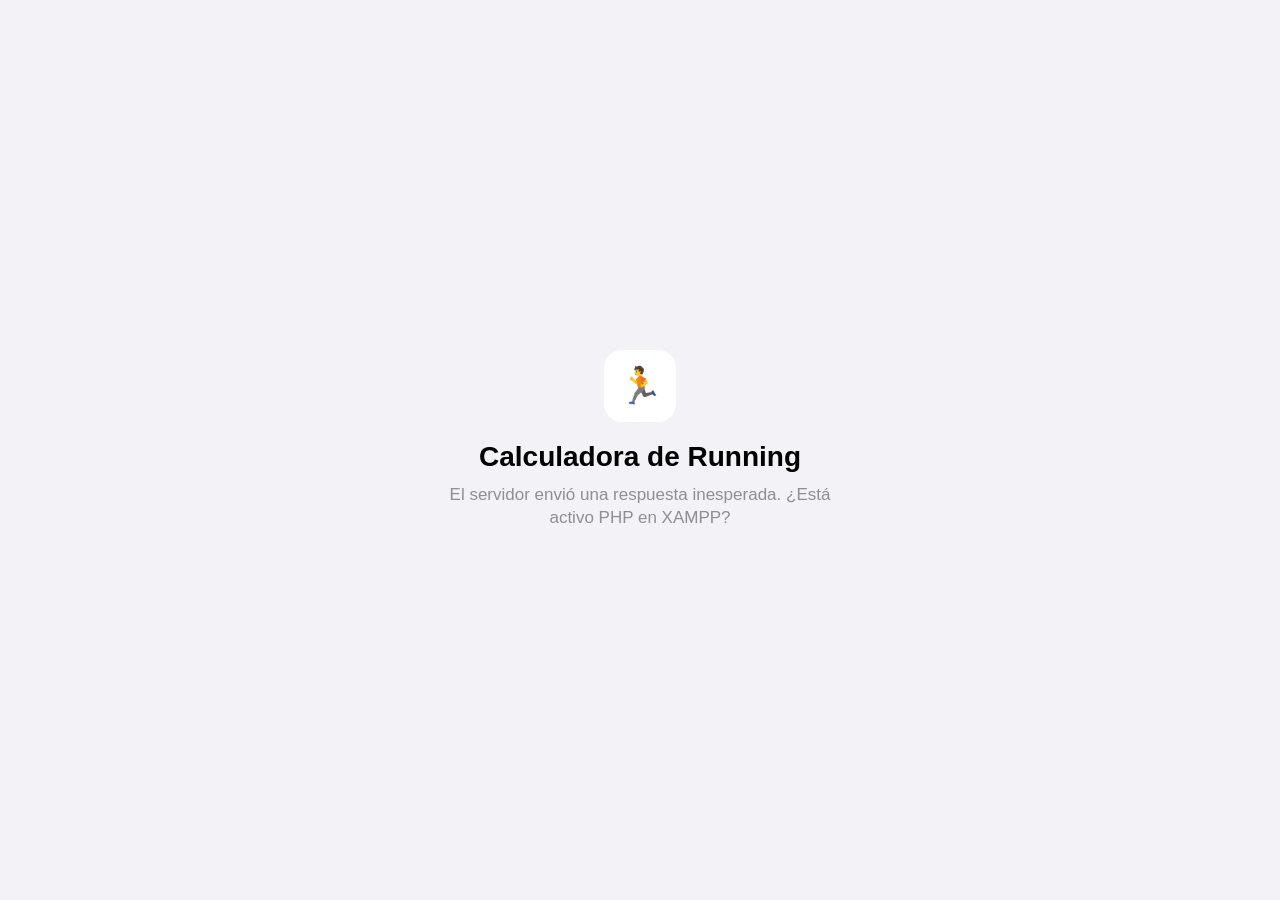
==== commit 5d534a18: "Entrenador y alumnos: roles, plan, progreso, alumnos y biblioteca - Inicio de sesión con roles (entr" ====
--- a/index.html
+++ b/index.html
@@ -1,16 +1,19 @@
 <!DOCTYPE html>
 <!--
   =====================================================================
-  Calculadora de Running (Ritmo + Backyard + Entrenos)
+  Calculadora de Running
   ---------------------------------------------------------------------
   Archivo: index.html
-  Descripción: Estructura de la interfaz. Un control segmentado permite
-  cambiar entre tres secciones:
-    1. Ritmo: distancia + tiempo (h, min, s) -> ritmo por km.
-    2. Backyard: vueltas de 6.7 km + km extra opcionales -> km totales.
-    3. Entrenos: dashboard de actividades importadas desde archivos GPX
-       (Strava). El detalle de cada una se abre en detalle.html.
-  Estilos: styles.css   |   Lógica: app.js
+  Descripción: Estructura de la interfaz. Requiere iniciar sesión; las
+  secciones dependen del rol del usuario:
+
+    Alumno:     Entrenos (importar GPX y dashboard), Mi plan (entrenos
+                asignados), Progreso, Ritmo y Backyard (calculadoras).
+    Entrenador: Alumnos, Crear entreno, Biblioteca (plantillas) y
+                Progreso de cada alumno.
+
+  El detalle de cada actividad importada se abre en detalle.html.
+  Estilos: styles.css | Lógica: un archivo .js por sección (ver abajo)
   =====================================================================
 -->
 <html lang="es">
@@ -24,47 +27,108 @@
   <meta name="theme-color" content="#f2f2f7" media="(prefers-color-scheme: light)">
   <meta name="theme-color" content="#000000" media="(prefers-color-scheme: dark)">
   <title>Calculadora de Running</title>
-  <link rel="stylesheet" href="styles.css">
+  <link rel="stylesheet" href="styles.css?v=5">
 </head>
 <body>
-  <main class="app">
-
-    <!-- Encabezado grande al estilo iOS ("Large Title") -->
-    <!-- El título y subtítulo cambian según la calculadora activa (app.js) -->
-    <header class="app-header">
-      <h1 id="app-title">Ritmo</h1>
-      <p class="subtitle" id="app-subtitle">Calcula tu ritmo de carrera por kilómetro</p>
-    </header>
+
+  <!-- =============================================================
+       PANTALLA DE ACCESO (auth.js): iniciar sesión o, la primera vez,
+       crear la cuenta del entrenador.
+       ============================================================= -->
+  <div class="auth-screen" id="auth-screen" hidden>
+    <div class="auth-card">
+      <div class="auth-logo" aria-hidden="true">🏃</div>
+      <h1 class="auth-title">Calculadora de Running</h1>
+
+      <!-- Inicio de sesión -->
+      <form id="login-form" novalidate hidden>
+        <p class="auth-text">Inicia sesión para ver tus entrenamientos.</p>
+        <div class="group">
+          <label class="row"><span class="row-label">Correo</span>
+            <input class="row-input" type="email" name="email" autocomplete="username" placeholder="tu@correo.com" required></label>
+          <label class="row"><span class="row-label">Contraseña</span>
+            <input class="row-input" type="password" name="password" autocomplete="current-password" placeholder="••••••••" required></label>
+        </div>
+        <button type="submit" class="btn-primary">Iniciar sesión</button>
+        <p class="group-footer">¿No tienes cuenta? Pídele a tu entrenador que te dé de alta.</p>
+      </form>
+
+      <!-- Configuración inicial: solo aparece si aún no existe ninguna cuenta -->
+      <form id="setup-form" novalidate hidden>
+        <p class="auth-text">Bienvenido. Crea la cuenta del <strong>entrenador</strong>; después podrás dar de alta a tus alumnos.</p>
+        <div class="group">
+          <label class="row"><span class="row-label">Nombre</span>
+            <input class="row-input" name="name" autocomplete="name" placeholder="Tu nombre" required></label>
+          <label class="row"><span class="row-label">Correo</span>
+            <input class="row-input" type="email" name="email" autocomplete="username" placeholder="tu@correo.com" required></label>
+          <label class="row"><span class="row-label">Contraseña</span>
+            <input class="row-input" type="password" name="password" autocomplete="new-password" placeholder="Mínimo 8 caracteres" required></label>
+          <label class="row"><span class="row-label">Confirmar</span>
+            <input class="row-input" type="password" name="confirm" autocomplete="new-password" placeholder="Repite la contraseña" required></label>
+        </div>
+        <button type="submit" class="btn-primary">Crear cuenta de entrenador</button>
+      </form>
+    </div>
+  </div>
+
+  <!-- La app se muestra después de iniciar sesión -->
+  <main class="app" id="app-main" hidden>
+
+    <!-- Encabezado grande al estilo iOS ("Large Title") + cuenta del usuario -->
+    <div class="app-top">
+      <header class="app-header">
+        <h1 id="app-title">Entrenos</h1>
+        <p class="subtitle" id="app-subtitle"></p>
+      </header>
+      <!-- Botón de cuenta: abre el panel con cambiar contraseña y cerrar sesión -->
+      <button type="button" class="user-pill" id="user-pill" aria-label="Tu cuenta"></button>
+    </div>
 
     <!--
-      Control segmentado estilo iOS para cambiar de calculadora.
-      data-title / data-subtitle: textos del encabezado para cada vista.
-      aria-controls: id de la sección (tabpanel) que muestra cada botón.
+      Control segmentado estilo iOS para cambiar de sección. Solo se
+      muestran los botones del rol del usuario (data-roles).
+      data-title / data-subtitle: textos del encabezado de cada sección
+        (data-subtitle-coach: texto distinto para el entrenador).
+      data-hash: se refleja en la URL (#entrenos, #plan...) para abrir
+        directamente una sección.
+      data-wide: la sección usa el ancho de dashboard (tablet / escritorio).
+      Si no caben todos (teléfonos), el control se desliza en horizontal.
     -->
-    <!--
-      --count: número de segmentos (ancho de la pastilla deslizante).
-      data-hash: se refleja en la URL (#ritmo, #backyard, #entrenos) para
-      poder abrir directamente una sección.
-      data-wide: la vista usa el ancho de dashboard (tablet / escritorio).
-    -->
-    <div class="segmented" id="calc-switcher" role="tablist" aria-label="Sección" style="--count: 3">
-      <span class="segmented-thumb" aria-hidden="true"></span>
-      <button type="button" class="segmented-option" role="tab" id="tab-pace"
-              aria-selected="true" aria-controls="pace-view" data-hash="ritmo"
-              data-title="Ritmo" data-subtitle="Calcula tu ritmo de carrera por kilómetro">Ritmo</button>
-      <button type="button" class="segmented-option" role="tab" id="tab-backyard"
-              aria-selected="false" aria-controls="backyard-view" tabindex="-1" data-hash="backyard"
-              data-title="Backyard" data-subtitle="Calcula los kilómetros totales de tu backyard">Backyard</button>
-      <button type="button" class="segmented-option" role="tab" id="tab-training"
-              aria-selected="false" aria-controls="training-view" tabindex="-1" data-hash="entrenos"
-              data-wide="true"
-              data-title="Entrenos" data-subtitle="Importa tus actividades GPX de Strava y analízalas">Entrenos</button>
+    <div class="segmented" id="calc-switcher">
+      <div class="segmented-track" role="tablist" aria-label="Sección">
+        <span class="segmented-thumb" aria-hidden="true"></span>
+        <button type="button" class="segmented-option" role="tab" id="tab-training" data-roles="athlete"
+                aria-controls="training-view" data-hash="entrenos" data-wide="true"
+                data-title="Entrenos" data-subtitle="Importa tus actividades GPX de Strava y analízalas">Entrenos</button>
+        <button type="button" class="segmented-option" role="tab" id="tab-plan" data-roles="athlete"
+                aria-controls="plan-view" data-hash="plan" data-wide="true"
+                data-title="Mi plan" data-subtitle="Los entrenamientos que te asignó tu entrenador">Mi plan</button>
+        <button type="button" class="segmented-option" role="tab" id="tab-athletes" data-roles="coach"
+                aria-controls="athletes-view" data-hash="alumnos" data-wide="true"
+                data-title="Alumnos" data-subtitle="Sigue el avance y cumplimiento de tus alumnos">Alumnos</button>
+        <button type="button" class="segmented-option" role="tab" id="tab-builder" data-roles="coach"
+                aria-controls="builder-view" data-hash="crear" data-wide="true"
+                data-title="Crear entreno" data-subtitle="Diseña entrenamientos de running y asígnalos a tus alumnos">Crear entreno</button>
+        <button type="button" class="segmented-option" role="tab" id="tab-library" data-roles="coach"
+                aria-controls="library-view" data-hash="biblioteca" data-wide="true"
+                data-title="Biblioteca" data-subtitle="Tus plantillas de entrenamiento reutilizables">Biblioteca</button>
+        <button type="button" class="segmented-option" role="tab" id="tab-progress" data-roles="athlete coach"
+                aria-controls="progress-view" data-hash="progreso" data-wide="true"
+                data-title="Progreso" data-subtitle="Tu avance en kilómetros por mes y por año"
+                data-subtitle-coach="Avance de tus alumnos por mes y por año">Progreso</button>
+        <button type="button" class="segmented-option" role="tab" id="tab-pace" data-roles="athlete"
+                aria-controls="pace-view" data-hash="ritmo"
+                data-title="Ritmo" data-subtitle="Calcula tu ritmo de carrera por kilómetro">Ritmo</button>
+        <button type="button" class="segmented-option" role="tab" id="tab-backyard" data-roles="athlete"
+                aria-controls="backyard-view" data-hash="backyard"
+                data-title="Backyard" data-subtitle="Calcula los kilómetros totales de tu backyard">Backyard</button>
+      </div>
     </div>
 
     <!-- =============================================================
          VISTA 1: Calculadora de ritmo
          ============================================================= -->
-    <section id="pace-view" class="view" role="tabpanel" aria-labelledby="tab-pace">
+    <section id="pace-view" class="view" role="tabpanel" aria-labelledby="tab-pace" hidden>
 
     <!-- Formulario principal. novalidate: la validación la hacemos en app.js -->
     <form id="pace-form" novalidate>
@@ -266,7 +330,7 @@
           </div>
           <p class="group-footer">
             En Strava: abre la actividad → menú <strong>⋯</strong> → <strong>Exportar GPX</strong>.
-            Los datos se guardan solo en este navegador.
+            Se guardan en el servidor y se ven desde cualquier dispositivo de tu red.
           </p>
         </aside>
 
@@ -319,19 +383,73 @@
           <div class="group chart-card">
             <div class="chart" id="monthly-chart"></div>
           </div>
-          <p class="group-footer">Pasa el cursor o toca una barra para ver los km de ese mes.</p>
+          <p class="group-footer">
+            Pasa el cursor o toca una barra para ver los km de ese mes.
+            Para comparar periodos ve a <a href="#progreso" class="inline-link" data-go="progreso">Progreso ›</a>
+          </p>
 
         </div>
       </div>
     </section><!-- /#training-view -->
 
+    <!-- =============================================================
+         Secciones nuevas: su contenido lo dibuja el .js indicado
+         ============================================================= -->
+
+    <!-- Alumno: semana de entrenamientos asignados (plan.js) -->
+    <section id="plan-view" class="view" role="tabpanel" aria-labelledby="tab-plan" hidden>
+      <div id="plan-root"></div>
+    </section>
+
+    <!-- Alumno y entrenador: km por mes / año y comparativas (progress.js) -->
+    <section id="progress-view" class="view" role="tabpanel" aria-labelledby="tab-progress" hidden>
+      <div id="progress-root"></div>
+    </section>
+
+    <!-- Entrenador: panel de alumnos (athletes.js) -->
+    <section id="athletes-view" class="view" role="tabpanel" aria-labelledby="tab-athletes" hidden>
+      <div id="athletes-root"></div>
+    </section>
+
+    <!-- Entrenador: editor de entrenamientos (builder.js) -->
+    <section id="builder-view" class="view" role="tabpanel" aria-labelledby="tab-builder" hidden>
+      <div id="builder-root"></div>
+    </section>
+
+    <!-- Entrenador: biblioteca de plantillas (builder.js) -->
+    <section id="library-view" class="view" role="tabpanel" aria-labelledby="tab-library" hidden>
+      <div id="library-root"></div>
+    </section>
+
   </main>
 
-  <!-- Orden de carga: utilidades compartidas -> lógica de cada sección -->
-  <script src="gpx.js"></script>
-  <script src="storage.js"></script>
-  <script src="charts.js"></script>
-  <script src="app.js"></script>
-  <script src="dashboard.js"></script>
+  <!-- Hoja modal (ui.js): detalle de entrenos, formularios, cuenta -->
+  <div class="modal" id="modal" hidden>
+    <div class="sheet" id="sheet" role="dialog" aria-modal="true" tabindex="-1"></div>
+  </div>
+
+  <!-- Aviso breve en la parte inferior (ui.js) -->
+  <div class="toast" id="toast" role="status" aria-live="polite"></div>
+
+  <!--
+    Orden de carga: utilidades compartidas -> lógica de cada sección ->
+    auth.js al final (comprueba la sesión y arranca la app).
+    ?v=N obliga a los navegadores a descargar la versión nueva en lugar de
+    usar una copia guardada: súbelo (aquí, en styles.css y en detalle.html)
+    cada vez que cambien los archivos .js o .css.
+  -->
+  <script src="gpx.js?v=5"></script>
+  <script src="api.js?v=5"></script>
+  <script src="ui.js?v=5"></script>
+  <script src="structure.js?v=5"></script>
+  <script src="storage.js?v=5"></script>
+  <script src="charts.js?v=5"></script>
+  <script src="app.js?v=5"></script>
+  <script src="dashboard.js?v=5"></script>
+  <script src="plan.js?v=5"></script>
+  <script src="progress.js?v=5"></script>
+  <script src="athletes.js?v=5"></script>
+  <script src="builder.js?v=5"></script>
+  <script src="auth.js?v=5"></script>
 </body>
 </html>
--- a/styles.css
+++ b/styles.css
@@ -30,6 +30,22 @@
   --series-elev: #8e8e93;     /* Gráfica de altitud */
   --series-hr: #ff3b30;       /* Gráfica de frecuencia cardiaca */
   --series-cad: #af52de;      /* Gráfica de cadencia */
+  --series-a: #ff9500;        /* Periodo comparado (naranja iOS) */
+  --series-prev: #c7c7cc;     /* Año anterior (gris claro) */
+  --series-older: #8e8e93;    /* Años más antiguos */
+  --good: #1f8a3b;            /* Estados: bien / atención / mal */
+  --good-bg: #e4f8e9;
+  --warn: #c76a00;
+  --bad: #d12a1f;
+  --bad-bg: #ffe9e7;
+  /* Tipos de entrenamiento: color principal y fondo suave */
+  --t-rep: #ff3b30;     --t-rep-bg: #ffe9e7;
+  --t-fondo: #007aff;   --t-fondo-bg: #e8f1ff;
+  --t-fartlek: #af52de; --t-fartlek-bg: #f5e9fb;
+  --t-tempo: #ff9500;   --t-tempo-bg: #fff1e0;
+  --t-cuestas: #34c759; --t-cuestas-bg: #e4f8e9;
+  --t-suave: #30b0c7;   --t-suave-bg: #e2f5f8;
+  --k-easy: #a1a1a6;    /* Calentamiento / enfriamiento */
   --radius: 12px;
   --font: -apple-system, BlinkMacSystemFont, "SF Pro Text", "Segoe UI",
           Roboto, "Helvetica Neue", Arial, sans-serif;
@@ -56,6 +72,21 @@
     --series-elev: #98989d;
     --series-hr: #ff453a;
     --series-cad: #bf5af2;
+    --series-a: #ff9f0a;
+    --series-prev: #636366;
+    --series-older: #8e8e93;
+    --good: #30d158;
+    --good-bg: rgba(48, 209, 88, 0.16);
+    --warn: #ff9f0a;
+    --bad: #ff453a;
+    --bad-bg: rgba(255, 69, 58, 0.16);
+    --t-rep: #ff453a;     --t-rep-bg: rgba(255, 69, 58, 0.18);
+    --t-fondo: #0a84ff;   --t-fondo-bg: rgba(10, 132, 255, 0.18);
+    --t-fartlek: #bf5af2; --t-fartlek-bg: rgba(191, 90, 242, 0.18);
+    --t-tempo: #ff9f0a;   --t-tempo-bg: rgba(255, 159, 10, 0.18);
+    --t-cuestas: #30d158; --t-cuestas-bg: rgba(48, 209, 88, 0.18);
+    --t-suave: #40c8e0;   --t-suave-bg: rgba(64, 200, 224, 0.18);
+    --k-easy: #8e8e93;
   }
 }
 
@@ -121,17 +152,31 @@
   color: var(--text-secondary);
 }
 
-/* ---------- 4.1 Control segmentado (cambio de calculadora) ---------- */
-/* --count (en el HTML) = número de segmentos; --active (JS) = segmento activo */
+/* ---------- 4.1 Control segmentado (cambio de sección) ---------- */
+/* --count (JS) = número de segmentos visibles; --active (JS) = segmento activo.
+   .segmented se desliza en horizontal si no caben (teléfonos);
+   .segmented-track contiene los botones y la pastilla. */
 .segmented {
+  max-width: 720px;
+  margin-top: 16px;
+  background: var(--segmented-bg);
+  border-radius: 9px;
+  overflow-x: auto;
+  scrollbar-width: none;
+  -webkit-overflow-scrolling: touch;
+}
+
+.segmented::-webkit-scrollbar {
+  display: none;
+}
+
+.segmented-track {
   position: relative;
   display: grid;
-  grid-template-columns: repeat(var(--count, 2), 1fr);
-  max-width: 528px;
-  margin-top: 16px;
+  width: max-content;   /* ancho de todos los botones (puede ser mayor que la pantalla) */
+  min-width: 100%;
+  grid-template-columns: repeat(var(--count, 2), minmax(92px, 1fr));
   padding: 2px;
-  background: var(--segmented-bg);
-  border-radius: 9px;
 }
 
 /* Pastilla blanca que se desliza bajo el segmento activo */
@@ -158,6 +203,7 @@
   font-size: 14px;
   font-weight: 500;
   color: var(--text);
+  white-space: nowrap;
   background: none;
   border: none;
   border-radius: 7px;
@@ -1255,6 +1301,37 @@
   font-weight: 700;
 }
 
+/* Botón secundario (enlace con forma de botón: descargar GPX) */
+.btn-secondary {
+  display: flex;
+  align-items: center;
+  justify-content: center;
+  width: 100%;
+  min-height: 50px;
+  border: none;
+  cursor: pointer;
+  margin-top: 28px;
+  font: inherit;
+  color: var(--accent);
+  text-decoration: none;
+  background: var(--surface);
+  border-radius: var(--radius);
+  touch-action: manipulation;
+}
+
+.btn-secondary:active {
+  opacity: 0.5;
+}
+
+.btn-secondary:focus-visible {
+  outline: 2px solid var(--accent);
+  outline-offset: 2px;
+}
+
+.btn-secondary + .btn-destructive {
+  margin-top: 10px;
+}
+
 /* Botón destructivo (eliminar) */
 .btn-destructive {
   display: block;
@@ -1302,3 +1379,1206 @@
   .chip,
   .import-card { transition: none; }
 }
+
+/* =====================================================================
+   14. Acceso y cuenta (auth.js)
+   ===================================================================== */
+.auth-screen {
+  display: flex;
+  align-items: center;
+  justify-content: center;
+  min-height: 100vh;
+  padding: calc(24px + env(safe-area-inset-top)) 16px calc(24px + env(safe-area-inset-bottom));
+}
+
+.auth-card {
+  width: 100%;
+  max-width: 420px;
+}
+
+.auth-logo {
+  display: grid;
+  place-items: center;
+  width: 72px;
+  height: 72px;
+  margin: 0 auto 16px;
+  font-size: 36px;
+  background: var(--surface);
+  border-radius: 18px;
+}
+
+.auth-title {
+  margin: 0;
+  font-size: 28px;
+  font-weight: 700;
+  text-align: center;
+}
+
+.auth-text {
+  margin: 8px 0 20px;
+  text-align: center;
+  color: var(--text-secondary);
+}
+
+/* Encabezado: título a la izquierda, cuenta a la derecha */
+.app-top {
+  display: flex;
+  justify-content: space-between;
+  align-items: flex-start;
+  gap: 16px;
+}
+
+.user-pill {
+  display: flex;
+  flex-shrink: 0;
+  align-items: center;
+  gap: 10px;
+  margin-top: 4px;
+  padding: 4px 14px 4px 4px;
+  font: inherit;
+  color: inherit;
+  text-align: left;
+  background: var(--surface);
+  border: none;
+  border-radius: 999px;
+  cursor: pointer;
+  touch-action: manipulation;
+}
+
+.user-pill:empty {
+  display: none;
+}
+
+.user-pill-text b {
+  display: block;
+  font-size: 14px;
+}
+
+.user-pill-text span {
+  font-size: 12px;
+  color: var(--text-secondary);
+}
+
+.user-pill:focus-visible {
+  outline: 2px solid var(--accent);
+  outline-offset: 2px;
+}
+
+@media (max-width: 560px) {
+  .user-pill { padding: 3px; }
+  .user-pill-text { display: none; }
+}
+
+/* Círculo con iniciales */
+.avatar {
+  display: inline-grid;
+  flex-shrink: 0;
+  place-items: center;
+  font-weight: 700;
+  color: #fff;
+  border-radius: 50%;
+}
+
+/* =====================================================================
+   15. Componentes comunes de las secciones
+   ===================================================================== */
+#plan-root,
+#progress-root,
+#athletes-root,
+#builder-root,
+#library-root {
+  padding-top: 24px;
+}
+
+.muted { color: var(--text-secondary); }
+.small { font-size: 13px; }
+
+.inline-link {
+  color: var(--accent);
+  text-decoration: none;
+}
+
+.chip-line {
+  display: flex;
+  flex-wrap: wrap;
+  align-items: center;
+  gap: 8px;
+}
+
+.chip-small {
+  min-height: 28px;
+  padding: 5px 12px;
+  font-size: 13px;
+}
+
+.chip-divider {
+  width: 1px;
+  height: 24px;
+  margin: 0 4px;
+  background: var(--separator);
+}
+
+/* Control segmentado pequeño (Por mes / Por año / Comparar) */
+.seg-mini {
+  display: inline-flex;
+  gap: 2px;
+  max-width: 100%;
+  margin-top: 16px;
+  padding: 2px;
+  overflow-x: auto;
+  background: var(--segmented-bg);
+  border-radius: 9px;
+}
+
+.seg-mini button {
+  min-height: 32px;
+  padding: 6px 16px;
+  font: inherit;
+  font-size: 14px;
+  font-weight: 500;
+  color: var(--text);
+  white-space: nowrap;
+  background: none;
+  border: none;
+  border-radius: 7px;
+  cursor: pointer;
+}
+
+.seg-mini button[aria-pressed="true"] {
+  font-weight: 600;
+  background: var(--segmented-thumb);
+  box-shadow: 0 3px 8px rgba(0, 0, 0, 0.12), 0 3px 1px rgba(0, 0, 0, 0.04);
+}
+
+.seg-mini button:focus-visible {
+  outline: 2px solid var(--accent);
+  outline-offset: 1px;
+}
+
+/* Tarjetas de indicadores */
+.kpi-grid {
+  display: grid;
+  grid-template-columns: repeat(4, minmax(0, 1fr));
+  gap: 10px;
+}
+
+.kpi-grid-3 {
+  grid-template-columns: repeat(auto-fit, minmax(150px, 1fr));
+  margin: 18px 0;
+}
+
+.kpi {
+  display: flex;
+  flex-direction: column;
+  gap: 4px;
+  min-width: 0;
+  padding: 14px 16px;
+  background: var(--surface);
+  border-radius: var(--radius);
+}
+
+.kpi > span {
+  font-size: 13px;
+  color: var(--text-secondary);
+}
+
+.kpi > b {
+  font-size: 24px;
+  font-weight: 700;
+  letter-spacing: -0.01em;
+  overflow-wrap: anywhere;
+}
+
+.kpi > small {
+  font-size: 13px;
+  color: var(--text-secondary);
+}
+
+.kpi > .delta {
+  align-self: flex-start;
+}
+
+.kpi-key {
+  display: inline-block;
+  width: 8px;
+  height: 8px;
+  margin-right: 6px;
+  border-radius: 2px;
+}
+
+@media (max-width: 700px) {
+  .kpi-grid { grid-template-columns: repeat(2, minmax(0, 1fr)); }
+  .kpi > b { font-size: 21px; }
+}
+
+/* Variación porcentual (▲ verde / ▼ rojo) */
+.delta {
+  display: inline-block;
+  padding: 2px 7px;
+  font-size: 12px;
+  font-weight: 600;
+  white-space: nowrap;
+  color: var(--text-secondary);
+  background: var(--segmented-bg);
+  border-radius: 6px;
+}
+
+.delta.is-up { color: var(--good); background: var(--good-bg); }
+.delta.is-down { color: var(--bad); background: var(--bad-bg); }
+
+/* Título de sección con un botón a la derecha */
+.section-head {
+  display: flex;
+  justify-content: space-between;
+  align-items: flex-end;
+  gap: 12px;
+}
+
+.section-head .btn-small {
+  margin-bottom: 6px;
+}
+
+/* Botones pequeños */
+.btn-small {
+  min-height: 36px;
+  padding: 8px 14px;
+  font: inherit;
+  font-size: 14px;
+  font-weight: 600;
+  color: #fff;
+  white-space: nowrap;
+  background: var(--accent);
+  border: none;
+  border-radius: 10px;
+  cursor: pointer;
+  touch-action: manipulation;
+}
+
+.btn-small.is-ghost {
+  color: var(--text);
+  background: var(--segmented-bg);
+}
+
+.icon-button {
+  flex-shrink: 0;
+  width: 32px;
+  height: 32px;
+  font: inherit;
+  font-size: 15px;
+  color: var(--text-secondary);
+  background: var(--field-bg);
+  border: none;
+  border-radius: 8px;
+  cursor: pointer;
+}
+
+.btn-small:active,
+.icon-button:active { opacity: 0.6; }
+
+.btn-small:focus-visible,
+.icon-button:focus-visible,
+.round-button:focus-visible,
+.next-row:focus-visible,
+.plan-chip:focus-visible {
+  outline: 2px solid var(--accent);
+  outline-offset: 2px;
+}
+
+/* Barra de avance */
+.progress-bar {
+  height: 8px;
+  margin-top: 10px;
+  overflow: hidden;
+  background: var(--segmented-bg);
+  border-radius: 4px;
+}
+
+.progress-bar > div {
+  height: 100%;
+  background: var(--accent);
+  border-radius: 4px;
+}
+
+.progress-bar.is-good > div { background: var(--good); }
+.progress-bar.is-warn > div { background: var(--warn); }
+.progress-bar.is-bad > div { background: var(--bad); }
+
+.group.padded {
+  margin-top: 16px;
+  padding: 16px;
+}
+
+/* Área de texto */
+.text-area {
+  display: block;
+  width: 100%;
+  padding: 10px 12px;
+  font: inherit;
+  color: inherit;
+  background: var(--field-bg);
+  border: none;
+  border-radius: 10px;
+  outline: none;
+  resize: vertical;
+}
+
+.group > .text-area {
+  padding: 12px 16px;
+  background: transparent;
+  border-radius: 0;
+}
+
+.text-area:focus {
+  box-shadow: 0 0 0 2px var(--accent);
+}
+
+/* Fila de lista con la etiqueta arriba */
+.row.row-stack {
+  flex-direction: column;
+  align-items: stretch;
+  gap: 8px;
+  padding: 12px 16px;
+}
+
+/* =====================================================================
+   16. Hoja modal y aviso (ui.js)
+   ===================================================================== */
+.modal {
+  position: fixed;
+  inset: 0;
+  z-index: 50;
+  display: flex;
+  align-items: flex-start;
+  justify-content: center;
+  padding: calc(40px + env(safe-area-inset-top)) 16px 40px;
+  overflow-y: auto;
+  background: rgba(0, 0, 0, 0.4);
+}
+
+body.modal-open {
+  overflow: hidden;
+}
+
+.sheet {
+  position: relative;
+  width: 100%;
+  max-width: 720px;
+  padding: 24px;
+  background: var(--bg);
+  border-radius: 20px;
+  outline: none;
+  animation: sheet-in 0.2s ease;
+}
+
+@keyframes sheet-in {
+  from { opacity: 0; transform: translateY(12px); }
+  to   { opacity: 1; transform: none; }
+}
+
+.sheet-close {
+  position: absolute;
+  top: 16px;
+  right: 16px;
+  width: 32px;
+  height: 32px;
+  font: inherit;
+  font-size: 14px;
+  color: var(--text);
+  background: var(--segmented-bg);
+  border: none;
+  border-radius: 50%;
+  cursor: pointer;
+}
+
+.sheet-title {
+  margin: 10px 0 4px;
+  padding-right: 40px;
+  font-size: 26px;
+}
+
+.sheet-head {
+  display: flex;
+  align-items: center;
+  gap: 14px;
+  margin-bottom: 12px;
+  padding-right: 40px;
+}
+
+.sheet-head h2 {
+  margin: 0;
+  font-size: 24px;
+}
+
+.sheet .btn-destructive {
+  margin-top: 12px;
+}
+
+@media (max-width: 560px) {
+  .modal { padding: calc(16px + env(safe-area-inset-top)) 8px 16px; }
+  .sheet { padding: 20px 16px; }
+}
+
+.toast {
+  position: fixed;
+  left: 50%;
+  bottom: calc(24px + env(safe-area-inset-bottom));
+  z-index: 60;
+  max-width: calc(100% - 32px);
+  padding: 12px 20px;
+  font-size: 15px;
+  color: #fff;
+  background: #1c1c1e;
+  border-radius: 12px;
+  opacity: 0;
+  pointer-events: none;
+  transform: translate(-50%, 20px);
+  transition: opacity 0.25s ease, transform 0.25s ease;
+}
+
+.toast.is-visible {
+  opacity: 1;
+  transform: translate(-50%, 0);
+}
+
+@media (prefers-color-scheme: dark) {
+  .toast { background: #3a3a3c; }
+}
+
+/* =====================================================================
+   17. Estructura de entrenamientos (structure.js)
+   ===================================================================== */
+.struct-svg {
+  display: block;
+  width: 100%;
+}
+
+.type-badge {
+  display: inline-flex;
+  align-items: center;
+  gap: 6px;
+  padding: 4px 10px;
+  font-size: 13px;
+  font-weight: 600;
+  color: var(--text);
+  background: var(--type-bg);
+  border-radius: 999px;
+}
+
+.type-badge i {
+  width: 8px;
+  height: 8px;
+  background: var(--type);
+  border-radius: 50%;
+}
+
+.steps-list {
+  display: grid;
+  gap: 8px;
+  margin: 14px 0 0;
+  padding: 0;
+  font-size: 14px;
+  list-style: none;
+}
+
+.steps-list li {
+  display: flex;
+  align-items: baseline;
+  gap: 10px;
+}
+
+.steps-list i {
+  flex-shrink: 0;
+  width: 9px;
+  height: 9px;
+  border-radius: 50%;
+  transform: translateY(1px);
+}
+
+.status-badge {
+  display: inline-block;
+  padding: 3px 10px;
+  font-size: 14px;
+  font-weight: 600;
+  color: var(--accent);
+  background: var(--t-fondo-bg);
+  border-radius: 8px;
+}
+
+.status-badge.is-done {
+  color: var(--good);
+  background: var(--good-bg);
+}
+
+.note-card {
+  display: flex;
+  align-items: flex-start;
+  gap: 12px;
+}
+
+.note-card p {
+  margin: 4px 0 0;
+}
+
+/* Insignia "✓ entreno del plan" en la lista de Entrenos */
+.plan-done-badge {
+  display: inline-block;
+  margin-left: 8px;
+  padding: 2px 7px;
+  font-size: 11px;
+  font-weight: 600;
+  color: var(--good);
+  vertical-align: 2px;
+  background: var(--good-bg);
+  border-radius: 6px;
+}
+
+/* =====================================================================
+   18. Mi plan (plan.js)
+   ===================================================================== */
+.coach-card {
+  display: flex;
+  align-items: center;
+  gap: 14px;
+  padding: 16px;
+}
+
+.coach-card p {
+  margin: 4px 0 0;
+  color: var(--text-secondary);
+}
+
+.week-nav {
+  display: flex;
+  justify-content: space-between;
+  align-items: center;
+  gap: 12px;
+  margin: 24px 0 10px;
+}
+
+.week-nav .section-title {
+  margin: 0;
+  text-align: center;
+}
+
+.round-button {
+  flex-shrink: 0;
+  width: 34px;
+  height: 34px;
+  font: inherit;
+  font-size: 20px;
+  line-height: 1;
+  color: var(--text);
+  background: var(--segmented-bg);
+  border: none;
+  border-radius: 50%;
+  cursor: pointer;
+}
+
+.week-grid {
+  display: grid;
+  grid-template-columns: repeat(7, minmax(0, 1fr));
+  gap: 8px;
+}
+
+.week-day {
+  display: flex;
+  flex-direction: column;
+  gap: 8px;
+  min-height: 132px;
+  padding: 12px;
+  background: var(--surface);
+  border-radius: 14px;
+}
+
+.week-day.is-today {
+  box-shadow: inset 0 0 0 2px var(--accent);
+}
+
+.week-day h4 {
+  margin: 0;
+  font-size: 12px;
+  font-weight: 600;
+  color: var(--text-secondary);
+  text-transform: uppercase;
+}
+
+.week-day h4 b {
+  display: block;
+  font-size: 22px;
+  color: var(--text);
+  text-transform: none;
+}
+
+.plan-chip {
+  width: 100%;
+  padding: 8px;
+  font: inherit;
+  font-size: 13px;
+  line-height: 1.3;
+  color: var(--text);
+  text-align: left;
+  background: var(--type-bg);
+  border: none;
+  border-left: 3px solid var(--type);
+  border-radius: 8px;
+  cursor: pointer;
+}
+
+.plan-chip b {
+  display: block;
+  font-size: 12px;
+}
+
+.plan-chip.is-done {
+  opacity: 0.65;
+}
+
+.week-rest {
+  margin-top: auto;
+  font-size: 13px;
+  color: var(--text-secondary);
+}
+
+@media (max-width: 760px) {
+  .week-grid { grid-template-columns: minmax(0, 1fr); }
+  /* Teléfono: cada día es una fila (fecha a la izquierda, entrenos a la derecha) */
+  .week-day {
+    display: grid;
+    grid-template-columns: 56px minmax(0, 1fr);
+    align-items: center;
+    gap: 8px 10px;
+    min-height: 0;
+  }
+  .week-day h4 { grid-row: 1; align-self: start; }
+  .week-day h4 b { font-size: 18px; }
+  .week-day > :not(h4) { grid-column: 2; }
+  .week-rest { margin-top: 0; }
+}
+
+.week-progress {
+  margin-top: 10px;
+  padding: 16px;
+}
+
+.week-progress-text {
+  display: flex;
+  justify-content: space-between;
+  flex-wrap: wrap;
+  gap: 8px;
+  font-size: 15px;
+}
+
+.next-row {
+  position: relative;
+  display: flex;
+  align-items: center;
+  gap: 14px;
+  width: 100%;
+  padding: 12px 16px;
+  font: inherit;
+  color: inherit;
+  text-align: left;
+  background: none;
+  border: none;
+  cursor: pointer;
+}
+
+.next-row + .next-row::before {
+  content: "";
+  position: absolute;
+  top: 0;
+  left: 74px;
+  right: 0;
+  height: 0.5px;
+  background: var(--separator);
+}
+
+.type-icon {
+  display: grid;
+  flex-shrink: 0;
+  place-items: center;
+  width: 44px;
+  height: 44px;
+  font-size: 20px;
+  background: var(--type-bg);
+  border-radius: 12px;
+}
+
+.next-info {
+  flex: 1;
+  min-width: 0;
+}
+
+.next-info b {
+  display: block;
+  overflow: hidden;
+  text-overflow: ellipsis;
+  white-space: nowrap;
+}
+
+.next-info span {
+  font-size: 13px;
+  color: var(--text-secondary);
+}
+
+.late {
+  font-style: normal;
+  font-weight: 600;
+  color: var(--bad);
+}
+
+.next-struct {
+  flex-shrink: 0;
+  width: 180px;
+}
+
+.chevron {
+  font-size: 20px;
+  color: var(--text-secondary);
+}
+
+@media (max-width: 600px) {
+  .next-struct { display: none; }
+}
+
+/* =====================================================================
+   19. Progreso (progress.js)
+   ===================================================================== */
+#progress-root > .chip-line + .seg-mini,
+.progress-body > .chip-line:first-child,
+.progress-body > .seg-mini:first-child {
+  margin-top: 16px;
+}
+
+.progress-body > .seg-mini:first-child {
+  display: flex;
+  width: max-content;
+}
+
+.compare-pickers {
+  display: flex;
+  flex-wrap: wrap;
+  align-items: center;
+  gap: 12px;
+  margin-top: 18px;
+}
+
+.select-pill {
+  display: flex;
+  align-items: center;
+  gap: 8px;
+  padding: 6px 6px 6px 14px;
+  background: var(--surface);
+  border-radius: 12px;
+}
+
+.select-pill i {
+  width: 10px;
+  height: 10px;
+  border-radius: 3px;
+}
+
+.select-pill select {
+  padding: 8px 10px;
+  font: inherit;
+  font-size: 15px;
+  color: inherit;
+  background: var(--field-bg);
+  border: none;
+  border-radius: 8px;
+  cursor: pointer;
+}
+
+.vs {
+  font-weight: 600;
+  color: var(--text-secondary);
+}
+
+.chart-legend {
+  display: flex;
+  flex-wrap: wrap;
+  gap: 6px 18px;
+  padding: 4px 8px 8px;
+  font-size: 13px;
+  color: var(--text-secondary);
+}
+
+.chart-legend i {
+  display: inline-block;
+  width: 10px;
+  height: 10px;
+  margin-right: 6px;
+  vertical-align: -1px;
+  border-radius: 3px;
+}
+
+.chart-bar-multi {
+  transition: opacity 0.15s ease;
+}
+
+.chart-bar-multi.is-dim {
+  opacity: 0.35;
+}
+
+.data-table {
+  width: 100%;
+  font-size: 15px;
+  font-variant-numeric: tabular-nums;
+  border-collapse: collapse;
+}
+
+.data-table th {
+  padding: 12px 16px 6px;
+  font-size: 12px;
+  font-weight: 500;
+  letter-spacing: 0.03em;
+  text-align: left;
+  text-transform: uppercase;
+  color: var(--text-secondary);
+}
+
+.data-table td {
+  padding: 9px 16px;
+  white-space: nowrap;
+  border-top: 0.5px solid var(--separator);
+}
+
+.data-table .num {
+  text-align: right;
+}
+
+.data-table .bar-col {
+  width: 30%;
+}
+
+.minibar {
+  min-width: 2px;
+  height: 6px;
+  background: var(--accent);
+  border-radius: 3px;
+}
+
+@media (max-width: 480px) {
+  .data-table th,
+  .data-table td { padding-left: 10px; padding-right: 10px; }
+}
+
+/* =====================================================================
+   20. Alumnos (athletes.js)
+   ===================================================================== */
+.athlete-row {
+  position: relative;
+  display: grid;
+  /* Columnas de ancho fijo/proporcional: iguales en todas las filas */
+  grid-template-columns: minmax(0, 1.6fr) minmax(0, 0.8fr) minmax(0, 1.3fr) minmax(0, 1fr) 130px 236px;
+  align-items: center;
+  gap: 14px;
+  padding: 14px 16px;
+  font-size: 15px;
+}
+
+.athlete-row > div {
+  min-width: 0;
+  overflow-wrap: anywhere;
+}
+
+.athlete-row + .athlete-row::before {
+  content: "";
+  position: absolute;
+  top: 0;
+  left: 16px;
+  right: 0;
+  height: 0.5px;
+  background: var(--separator);
+}
+
+.athlete-row.is-head {
+  padding-bottom: 6px;
+  font-size: 12px;
+  letter-spacing: 0.03em;
+  text-transform: uppercase;
+  color: var(--text-secondary);
+}
+
+.athlete-name {
+  display: flex;
+  align-items: center;
+  gap: 12px;
+  min-width: 0;
+}
+
+.athlete-name > div {
+  min-width: 0;
+}
+
+.athlete-name > div > b {
+  display: block;
+  font-size: 17px;
+}
+
+.athlete-name > div > span {
+  display: block;
+  overflow: hidden;
+  font-size: 13px;
+  color: var(--text-secondary);
+  text-overflow: ellipsis;
+  white-space: nowrap;
+}
+
+.athlete-row .progress-bar {
+  margin-top: 6px;
+}
+
+.athlete-actions {
+  display: flex;
+  flex-wrap: wrap;
+  justify-content: flex-end;
+  gap: 6px;
+}
+
+.cell-label {
+  display: none;
+}
+
+.spark {
+  display: block;
+  width: 120px;
+  height: 32px;
+}
+
+/* Tablet y teléfono: cada alumno es una tarjeta de 2 columnas */
+@media (max-width: 960px) {
+  .athlete-row {
+    grid-template-columns: repeat(2, minmax(0, 1fr));
+    row-gap: 12px;
+  }
+  .athlete-row.is-head { display: none; }
+  .athlete-name,
+  .athlete-actions { grid-column: 1 / -1; }
+  .athlete-actions { justify-content: flex-start; }
+  .cell-label {
+    display: block;
+    margin-bottom: 2px;
+    font-size: 12px;
+    color: var(--text-secondary);
+  }
+}
+
+/* =====================================================================
+   21. Crear entreno y Biblioteca (builder.js)
+   ===================================================================== */
+.builder-grid {
+  display: grid;
+  grid-template-columns: minmax(0, 1fr);
+  column-gap: 28px;
+}
+
+@media (min-width: 1000px) {
+  .builder-grid {
+    grid-template-columns: minmax(0, 1fr) 360px;
+    align-items: start;
+  }
+  .builder-side {
+    position: sticky;
+    top: 16px;
+  }
+}
+
+.builder-grid .section-title:first-child {
+  margin-top: 0;
+}
+
+.block {
+  margin-bottom: 10px;
+  padding: 14px 16px;
+  background: var(--surface);
+  border-left: 4px solid var(--block);
+  border-radius: 14px;
+}
+
+.block-head {
+  display: flex;
+  flex-wrap: wrap;
+  align-items: center;
+  gap: 10px;
+}
+
+.spacer {
+  flex: 1;
+}
+
+.step-row {
+  display: flex;
+  flex-wrap: wrap;
+  align-items: center;
+  gap: 8px 10px;
+  margin-top: 10px;
+}
+
+.step-label {
+  width: 100px;
+  font-size: 13px;
+  font-weight: 600;
+  color: var(--text-secondary);
+}
+
+.field {
+  display: inline-flex;
+  align-items: center;
+  gap: 6px;
+  padding: 4px 8px;
+  background: var(--field-bg);
+  border-radius: 10px;
+}
+
+.field > span {
+  font-size: 13px;
+  color: var(--text-secondary);
+}
+
+.field input,
+.field select {
+  width: 72px;
+  padding: 6px 8px;
+  font: inherit;
+  font-size: 15px;
+  color: inherit;
+  background: var(--surface);
+  border: none;
+  border-radius: 7px;
+  outline: none;
+}
+
+.field select {
+  width: auto;
+}
+
+.field .pace-input { width: 60px; }
+.field .reps-input { width: 56px; }
+
+.field input:focus,
+.field select:focus {
+  box-shadow: 0 0 0 2px var(--accent);
+}
+
+@media (max-width: 560px) {
+  .step-label { width: 100%; }
+}
+
+.add-row {
+  display: flex;
+  flex-wrap: wrap;
+  gap: 8px;
+}
+
+.add-row button {
+  padding: 9px 14px;
+  font: inherit;
+  font-size: 14px;
+  color: var(--text-secondary);
+  background: transparent;
+  border: 1.5px dashed var(--separator);
+  border-radius: 10px;
+  cursor: pointer;
+}
+
+.add-row button:focus-visible {
+  outline: 2px solid var(--accent);
+  outline-offset: 2px;
+}
+
+.preview {
+  padding: 16px;
+}
+
+.preview h3 {
+  margin: 10px 0 2px;
+  font-size: 20px;
+}
+
+.preview-totals {
+  display: grid;
+  grid-template-columns: repeat(3, minmax(0, 1fr));
+  gap: 8px;
+  margin: 14px 0;
+}
+
+.preview-totals div {
+  padding: 8px 10px;
+  background: var(--field-bg);
+  border-radius: 10px;
+}
+
+.preview-totals span {
+  display: block;
+  font-size: 12px;
+  color: var(--text-secondary);
+}
+
+.preview-totals b {
+  font-size: 17px;
+}
+
+.preview-axis {
+  display: flex;
+  justify-content: space-between;
+  margin-top: 4px;
+  font-size: 12px;
+  color: var(--text-secondary);
+}
+
+.builder-side .btn-primary { margin-top: 12px; }
+.builder-side .btn-secondary { margin-top: 8px; }
+
+.library-grid {
+  display: grid;
+  grid-template-columns: repeat(auto-fill, minmax(260px, 1fr));
+  gap: 12px;
+}
+
+.library-card {
+  display: flex;
+  flex-direction: column;
+  align-items: flex-start;
+  gap: 10px;
+  padding: 16px;
+  background: var(--surface);
+  border-radius: 14px;
+}
+
+.library-card h3 {
+  margin: 0;
+  font-size: 18px;
+}
+
+.library-card p {
+  margin: 0;
+}
+
+.library-card p.muted {
+  font-size: 14px;
+}
+
+.card-actions {
+  display: flex;
+  align-items: center;
+  gap: 8px;
+  width: 100%;
+  margin-top: auto;
+}
+
+.card-actions .icon-button {
+  margin-left: auto;
+}
+
+@media (hover: hover) {
+  .next-row:hover { background: var(--menu-highlight); }
+  .add-row button:hover { color: var(--accent); border-color: var(--accent); }
+  .btn-small:hover { opacity: 0.85; }
+}
+
+@media (prefers-reduced-motion: reduce) {
+  .sheet { animation: none; }
+  .toast,
+  .chart-bar-multi { transition: none; }
+}
